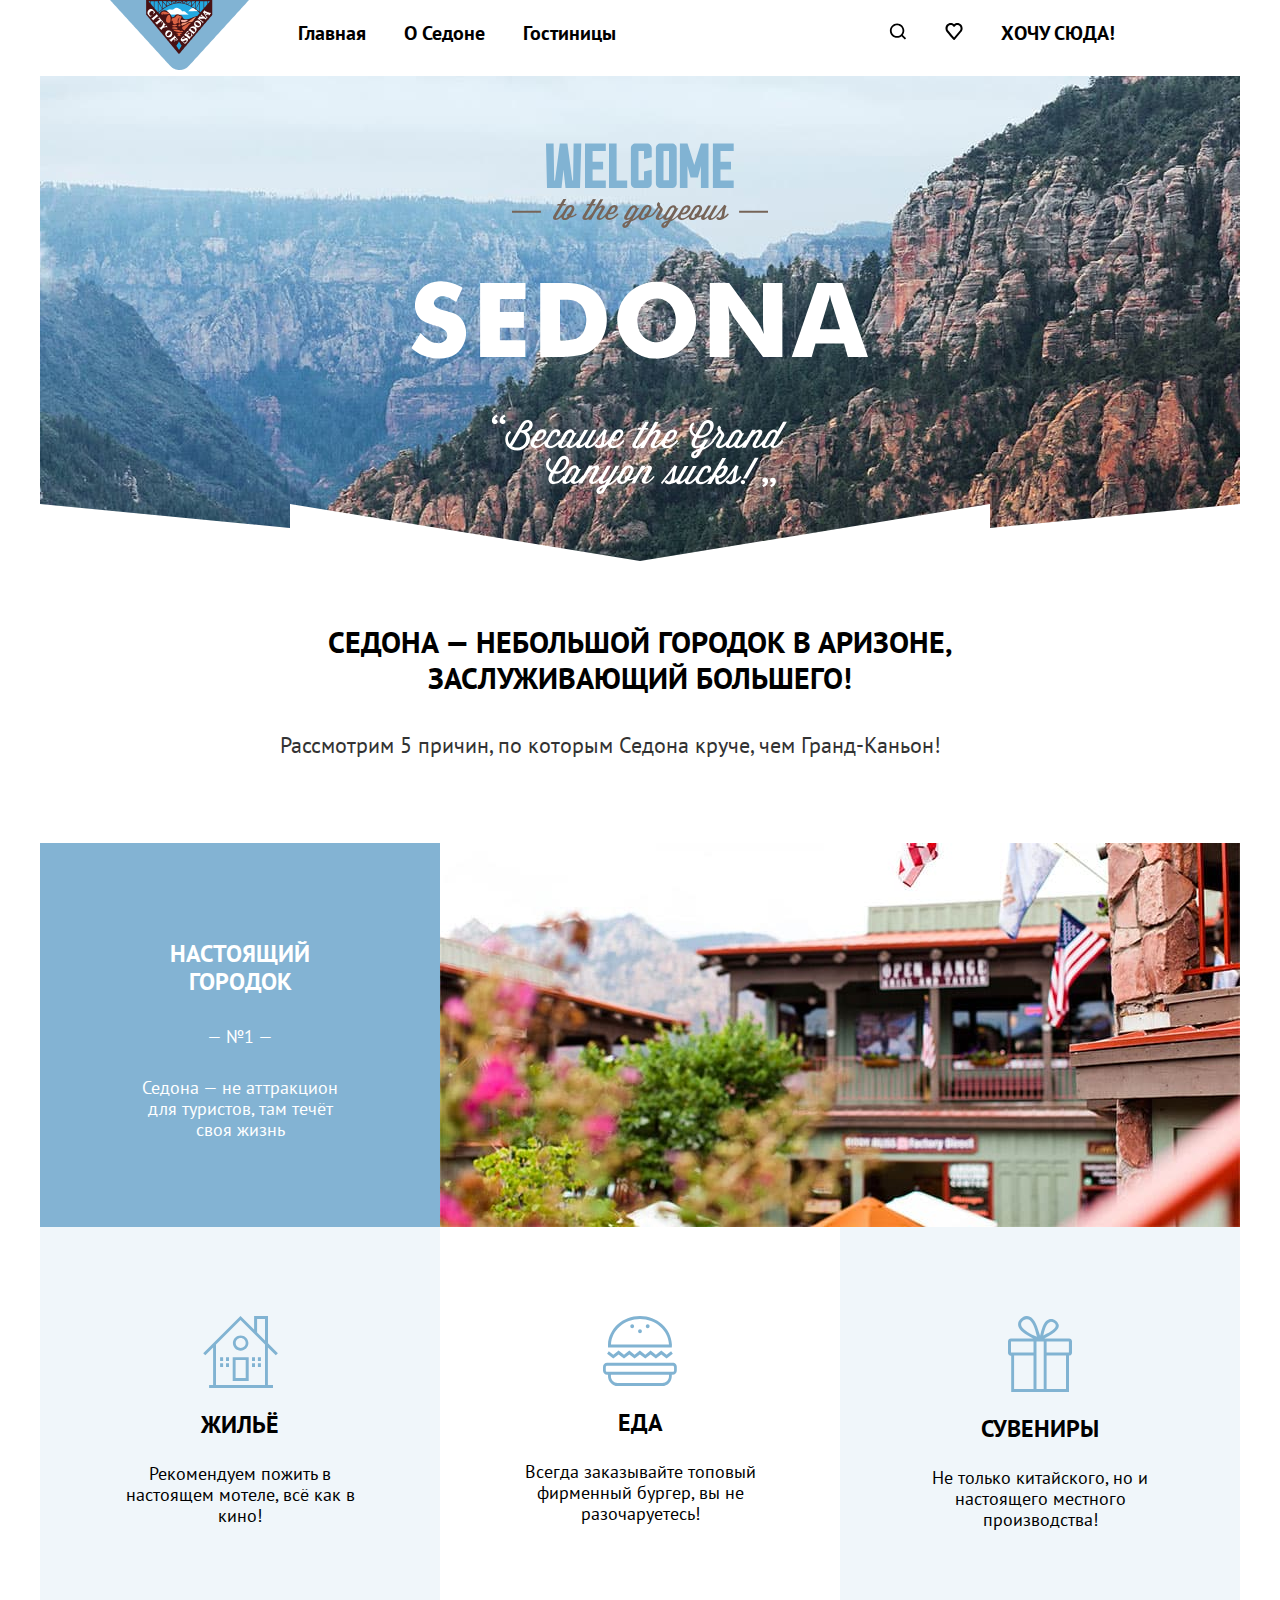
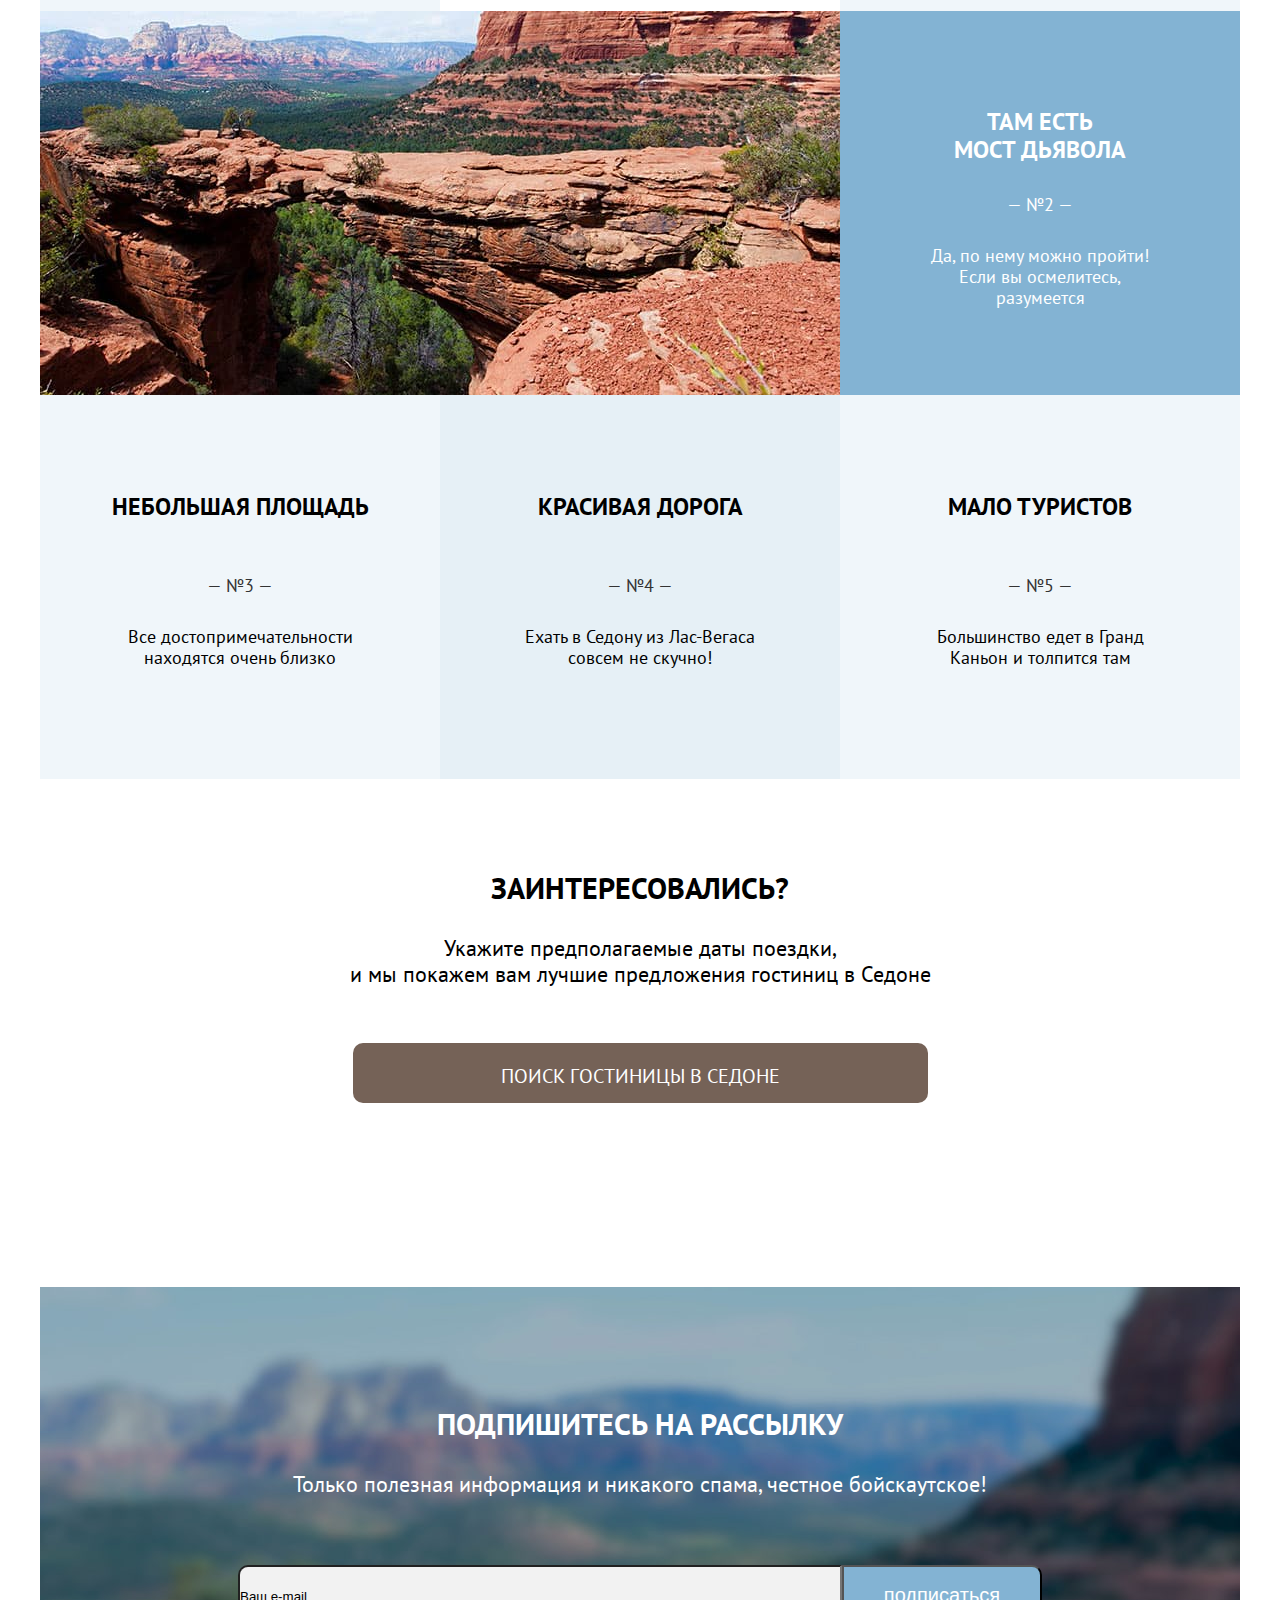
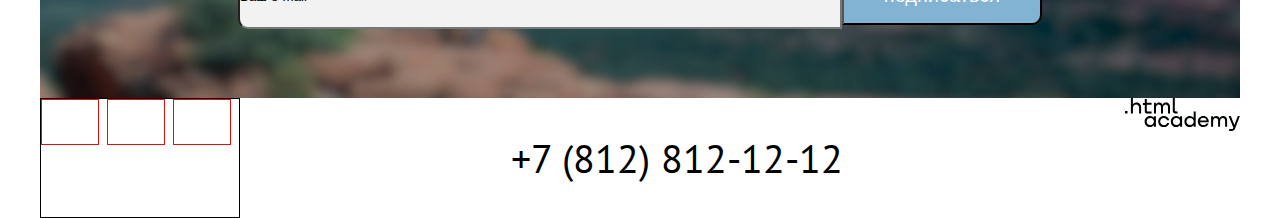
==== index.html @ 2ff02149 "Merge pull request #5 from yabbaa/master" ====
<!DOCTYPE html>
<html lang="ru">

<head>
  <meta charset="utf-8">
  <title>HTML Academy: Седона</title>
  <link rel="stylesheet" href="styles/styles.css">
</head>

<body>
  <!---------------------------------------------
    ---------Ш----А----П----К----А-------------->
  <header class="page-header">
    <nav class="navigation">
      <div class="navigation-logo">
        <a href=""><img src="images/png/logo.png" width="139" height="70" alt="logo-sedona"></a>
      </div>
      <ul class="navigation-list">
        <li class="navigation-item">
          <a class="navigation-link" href="about.html">
            Главная
          </a>
          <!--<img src="images/svg/indicetion.svg" width="68" height="1" alt="Индикатор">--->
        </li>
        <li class="navigation-item">
          <a class="navigation-link" href="catalog.html">
            О Седоне
          </a>
        </li>
        <li class="navigation-item">
          <a class="navigation-link" href="faq.html">
            Гостиницы
          </a>
        </li>
      </ul>





      <ul class="navigation-list navigation-user">
        <li class="navigation-item">
          <a class="navigation-link" href="#">
            <img src="images/svg/search.svg" width="18" height="17" alt="Поиск">
            <span class="visually-hidden">
              Поиск
            </span>
          </a>
        </li>
        <li class="navigation-item">
          <a class="navigation-link" href="#">
            <img src="images/svg/heart.svg" width="18" height="17" alt="Сердце">
            <span class="visually-hidden">
              Корзина
            </span>
          </a>
        </li>
        <li class="navigation-item">
          <a class="navigation-link " href="#">
            <span class="navigation-text-button">
              Хочу сюда!
            </span>
          </a>
        </li>
      </ul>
    </nav>
  </header>

  <!----------------------------------------------
------------------------------------------------>

  <main class="main-container main-index">
    <div class="page-container-gallery"></div>

    <section class="advantages">
      <div class="title-glass">
        <h1 class="logo-item">
          Седона — небольшой городок в Аризоне,
          заслуживающий большего!
        </h1>
        <p class="logo-comparison">
          Рассмотрим 5 причин, по которым Седона круче, чем Гранд-Каньон!
        </p>
      </div>
      <div class="services-block block-1">
        <div class="title-container">
          <h3 class="advantages-title">
            Настоящий <br>городок
          </h3>
          <p class="advantages-number number">— №1 —</p>
          <p class="advantages-item-under">
            Седона — не аттракцион для туристов, там течёт
            своя жизнь
          </p>
        </div>
        <img class="foto-1" src="images/jpg/photo-1.jpg" width="800" height="384" alt="photo-gallery">
      </div>

      <ul class="services-block block-2">
        <li class="recommendation background-recomendation recommendation-list hotel">
          <img class="rec-logo" src="images/svg/icon-home.svg" width="75" height="72" alt="жильё">
          <h3 class="description-services housing">Жильё</h3>
          <p class="recommendation-text recommendation-housing">
            Рекомендуем пожить
            в настоящем мотеле,
            всё как в кино!
          </p>
        </li>
        <li class="recommendation recommendation-list nutrition">
          <img class="rec-logo" src="images/svg/icon-hotdog.svg" width="74" height="70" alt="еда">
          <h3 class="description-services meal">Еда</h3>
          <p class="recommendation-text recommendation-meal">
            Всегда заказывайте
            топовый фирменный бургер, вы не разочаруетесь!
          </p>
        </li>
        <li class="recommendation background-recomendation recommendation-list production">
          <img class="rec-logo" src="images/svg/icon-surpraze.svg" width="64" height="76" alt="сувениры">
          <h3 class="description-services souvenir">Сувениры</h3>
          <p class="recommendation-text recommendation-national-production">
            Не только китайского,
            но и настоящего местного производства!
          </p>
        </li>
      </ul>

      <div class="services-block block-3">
        <img src="images/jpg/photo-2.jpg" width="800" height="384" alt="photo-gallery">
        <div class="title-container">
          <h2 class="advantages-title">
            Там есть <br>
            мост дьявола
          </h2>
          <p class="number ">— №2 —</p>
          <p class="advantages-item-under">
            Да, по нему можно пройти! Если вы осмелитесь, разумеется
          </p>
        </div>
      </div>

      <ul class="services-block block-4">
        <li class="journey recommendation-list">
          <h3 class="description description-services">
            Небольшая
            площадь
          </h3>
          <p class="number number-info">— №3 —</p>
          <p class="recommendation-text advantages-description">
            Все достопримечательности
            находятся очень близко
          </p>
        </li>
        <li class="journey journey-background recommendation-list">
          <h3 class="description description-services">
            Красивая
            дорога
          </h3>
          <p class="number number-info">— №4 —</p>
          <p class="recommendation-text advantages-description">
            Ехать в Седону из Лас-Вегаса совсем не скучно!
          </p>
        </li>
        <li class="journey recommendation-list">
          <h3 class="description description-services">
            Мало
            туристов
          </h3>
          <p class="number number-info">— №5 —</p>
          <p class="recommendation-text advantages-description">
            Большинство едет в Гранд Каньон и толпится там
          </p>
        </li>
      </ul>
    </section>

    <section class="search-for-hotels">
      <h3 class="search-title logo-item-page">
        Заинтересовались?
      </h3>
      <p class="search-data logo-item-page">
        Укажите предполагаемые даты поездки,<br>
        и мы покажем вам лучшие предложения гостиниц в Седоне
      </p>
      <a class="search-hotel logo-item-page" href="#">
        <span class="search-hotel-button">Поиск гостиницы в седоне</span>
      </a>
    </section>

    <section class="email">
      <div class="email-page">
        <h2 class="email-title">
          Подпишитесь на рассылку
        </h2>
        <p class="email-info">
          Только полезная информация и никакого спама,
          честное бойскаутское!
        </p>
        <div class="email-page-submit">
          <input class="email-page-button-submit" type="email" value="Ваш e-mail">
          <button class="email-page-button" type="submit">
            <span class="subscribe">подписаться</span>
          </button>
        </div>
      </div>
    </section>
    </div>
  </main>


  <!----------------------------------------------------------------------------
  ------------------------------------FOOTER------------------------------------>
  <footer>
    <div class="page-footer-container">
      <div class="page-network">
        <a class="page-network-link" href="https://twitter.com">
          <!--<img src="images/svg/twitter.svg" width="18" height="15" alt="twitter">
          -->
          <span class="visually-hidden">
            Twitter
          </span>
        </a>
        <a class="page-network-link" href="https://www.facebook.com">
          <!--<img  src="images/svg/facebook.svg" width="10" height="18" alt="facebook">
          -->
          <span class="visually-hidden">
            FaceBook
          </span>
        </a>
        <a class="page-network-link" href="https://www.youtube.com">
          <!--<img src="images/svg/youtube.svg" width="20" height="16" alt="youtube">
          -->
          <span class="visually-hidden">
            You tube
          </span>
        </a>
      </div>

      <div class="footer-contacts-address-phone">
        <a class="footer-contacts-address-phone" href="tel:+78128121212">+7 (812) 812-12-12</a>
      </div>
      <div class="footer-network-htmlacademy">
        <a href="https://htmlacademy.ru">
          <img src="images/svg/logo_htmlacademy.svg" width="115" height="34" alt="html.academy">
        </a>
      </div>
    </div>
  </footer>

</body>

</html>
---- styles/styles.css ----
@font-face {
	font-family: "PT Sans";
	src: url("../fonts/ptsans-400.woff2");
	font-style: normal;
	font-weight: 400;
	font-display: swap;
}

@font-face {
	font-family: "PT Sans";
	src: url("../fonts/ptsans-700.woff2");
	font-style: normal;
	font-weight: 700;
	font-display: swap;
}

body {
	margin: 0;
	display: flex;
	flex-direction: column;
	min-height: 100%;
	font-family: "PT Sans", sans-serif;
	font-size: 16px;
	line-height: 24px;
	color: #000000;
	background-color: #fff;
}

html {
	height: 100%;
}

main {
	width: 1200px;
	margin: 0 auto;
}

.main-container {
	flex-grow: 1;
}
/*-------------начало index.html------------*/
.visually-hidden {
	position: absolute;
	width: 1px;
	height: 1px;
	margin: -1px;
	padding: 0;
	border: 0;
	clip: rect(0 0 0 0);
	overflow: hidden;
}

.navigation {
	display: flex;
	width: 1060px;
	margin: 0 auto;
}

.navigation-logo {
	width: 139px;
	margin-right: 30px;
}

.navigation-list {
	display: flex;
	flex-wrap: wrap;
	margin: 0;
	padding: 0;
	width: 450px;
	list-style-type: none;
}

.navigation-user .navigation-link {
	min-width: 16px;
	min-height: 22px;
}

.navigation-user {
	max-width: 300px;
	margin-left: auto;
}

.navigation-link {
	font-family: "PT Sans", sans-serif;
	line-height: 26px;
	color: #000000;
	font-size: 20px;
	font-weight: bold;
	text-align: left;
	/*vertical-align: top;*/
	text-decoration: none;
	padding: 20px 19px;
	display: block;
}

.navigation-text-button {
	text-transform: uppercase;
}

.page-container-gallery {
	width: 1200px;
	height: 485px;
	margin: 0 auto;
	background-image: url("../images/svg/welcome.svg"), url("../images/svg/divider.svg"),
		url("../images/jpg/gallery.jpg");
	background-repeat: no-repeat;
	background-position: center, 0 100%;
}

.title-glass {
	display: flex;
	flex-wrap: wrap;
	padding: 0;
	margin: 0;
	min-height: 280px;
}

.logo-item {
	text-transform: uppercase;
	font-size: 30px;
	line-height: 36px;
	text-align: center;
	margin: 63px 240px 0;
	padding: 0;
}

.logo-comparison {
	color: #333333;
	font-size: 22px;
	line-height: 36px;
	text-align: center;
	margin: 31px 240px 80px;
	padding: 0;
}

.title-container {
	display: flex;
	flex-wrap: wrap;
	align-items: center;
	flex-direction: column;
}

.advantages-title {
	text-transform: uppercase;
	font-size: 24px;
	line-height: 28px;
	text-align: center;
	color: #ffffff;
	margin: 0;
	padding: 0;
	margin-top: 97px;
}

.advantages-item-under {
	margin-top: 30px;
	max-width: 220px;
}

.services-block {
	display: flex;
	margin: 0 auto;
	padding: 0;
	list-style-type: none;
}

.title-container {
	width: 400px;
	background-color: #83b3d3;
}

.recommendation-list {
	width: 400px;
	height: 384px;
}

.rec-logo {
	display: block;
	margin: 0 auto;
	margin-top: 89px;
}

.description-services {
	color: #000000;
	text-transform: uppercase;
	font-size: 24px;
	line-height: 28px;
	text-align: center;
	margin-top: 23px;
}

.number {
	line-height: 21px;
	font-size: 18px;
	text-align: center;
	color: #ffffff;
	margin: 0;
	margin-top: 30px;
}

.number-info {
	color: #333333;
}

.background-recomendation {
	background: rgba(131, 179, 211, 0.12);
}

.advantages-item-under {
	font-size: 18px;
	line-height: 21px;
	text-align: center;
	color: #ffffff;
}

.recommendation-text {
	font-size: 18px;
	line-height: 21px;
	text-align: center;
	margin: 20px 75px 79px;
}

.journey {
	display: flex;
	flex-wrap: wrap;
	flex-direction: column;
	width: 400px;
	height: 384px;
	background: rgba(131, 179, 211, 0.12);
}

.journey-background {
	background: rgba(131, 179, 211, 0.2);
}

.description {
	margin-top: 98px;
}

.advantages-description {
	margin: 30px 75px 108px;
}

.search-for-hotels {
	display: flex;
	flex-direction: column;
	margin: 0 auto;
	height: 417px;
	padding-top: 91px;
}

.search-title {
	font-family: "PT Sans";
	font-weight: 700;
	font-size: 30px;
	line-height: 36px;
	text-transform: uppercase;
	text-align: center;
}

.logo-item-page {
	margin: 0 auto;
}

.search-data {
	font-family: "PT Sans";
	font-size: 22px;
	line-height: 26px;
	text-align: center;
	margin: 29px 240px 0;
}

.search-hotel {
	text-decoration: none;
	background-color: #756257;
	border-radius: 10px;
	width: 575px;
	height: 60px;
	margin-top: 56px;
}

.search-hotel-button {
	text-transform: uppercase;
	text-align: center;
	color: #ffffff;
	font-size: 20px;
	line-height: 36px;
	display: block;
	margin: 0 auto;
	box-sizing: border-box;
	padding-top: 15px;
	padding-bottom: 15px;
}

.email {
	background-image: url("../images/jpg/background.jpg");
	background-repeat: no-repeat;
	height: 411px;
	display: flex;
	flex-wrap: wrap;
	flex-direction: column;
	margin: 0 auto;
}

.email-page {
	padding: 0;
	margin-top: 94px;
}

.email-title {
	font-size: 30px;
	line-height: 36px;
	text-align: center;
	text-transform: uppercase;
	color: #ffffff;
}

.email-info {
	font-size: 22px;
	line-height: 26px;
	text-align: center;
	color: #ffffff;
	margin-top: 29px;
}

.email-page-submit {
	display: flex;
	justify-content: center;
}

.email-page-button-submit {
	display: block;
	padding: 0;
	margin: 0;
	margin-top: 46px;
	width: 600px;
	height: 60px;
	background-color: #f2f2f2;
	border-radius: 10px 0px 0px 10px;
	border-color: none;
}

.email-page-button {
	display: block;
	padding: 0;
	margin: 0;
	margin-top: 46px;
	width: 200px;
	height: 60px;
	background-color: #83b3d3;
	border-radius: 0px 10px 10px 0px;
	border-color: none;
}

.subscribe {
	font-size: 20px;
	line-height: 26px;
	text-align: center;
	color: #ffffff;
}

.page-footer-container {
	display: flex;
	width: 1200px;
	margin: 0 auto;
	height: 120px;
}

.page-network {
	display: flex;
	flex-wrap: wrap;
	width: 198px;
	margin-right: 130px;
	border: #000000 solid 1px;
}

.page-network-link {
	border: #df1212 solid 1px;
	list-style-type: none;
	width: 56px;
	height: 44px;
	margin-right: 8px;
}

.page-network-link:nth-child(3n) {
	margin-right: 0;
}

.footer-contacts-address-phone {
	color: #000000;
	font-size: 40px;
	line-height: 40px;
	text-align: center;
	text-decoration: none;
	margin: 0 auto;
	margin-top: 40px;
}

.footer-network-htmlacademy {
	max-width: 130px;
	margin-left: auto;
}
/*-------------конец index.html------------*/

/*--------начало catalog.html----------*/
.inner-header {
	color: #02f860;
	width: 1200px;
	height: 408px;
	background-image: url("../images/jpg/catalog-background.jpg");
	background-repeat: no-repeat;
}

.inner-catalog-title {
	font-size: 60px;
	line-height: 78px;
	text-align: left;
}

.breadcrumbs-link {
	text-decoration: none;
	line-height: 21px;
	text-align: left;
}

.inner-config-form {
	font-size: 20px;
	line-height: 26px;
	text-align: left;
}

.inner-checkbox {
	font-size: 18px;
	line-height: 23px;
	text-align: left;
}

.inner-buttons-yes {
	color: #02f860;
	text-transform: uppercase;
	line-height: 21px;
	text-align: center;
}

.inner-buttons-reset {
	color: #02f860;
	font-size: 18px;
	line-height: 23px;
	text-align: center;
}

.search-result-title {
	text-transform: uppercase;
	font-size: 30px;
	line-height: 39px;
	text-align: left;
}
/*-----------начало карт----------------------*/
.product-card-title {
	font-size: 24px;
	line-height: 31px;
	text-align: left;
}

.product-card-price-hotel {
	line-height: 23px;
	font-size: 18px;
	text-align: left;
}

.product-card-button {
	line-height: 21px;
	text-transform: uppercase;
	color: #02f860;
	text-align: center;
}

.product-card-rating {
	text-transform: uppercase;
	line-height: 21px;
	text-align: center;
}

.product-card-more {
	font-size: 20px;
	line-height: 26px;
	text-align: center;
	color: #02f860;
	text-transform: uppercase;
}

.pagination-number-page {
	font-size: 18px;
	line-height: 23px;
	text-align: left;
}

.section-footer-title {
	font-size: 30px;
	line-height: 36px;
	text-align: center;
	text-transform: uppercase;
}

.section-footer-text {
	font-size: 22px;
	line-height: 26px;
	text-align: center;
}

.section-footer-subscribe {
	color: #02f860;
	text-transform: uppercase;
	font-size: 20px;
	line-height: 26px;
	text-align: center;
}
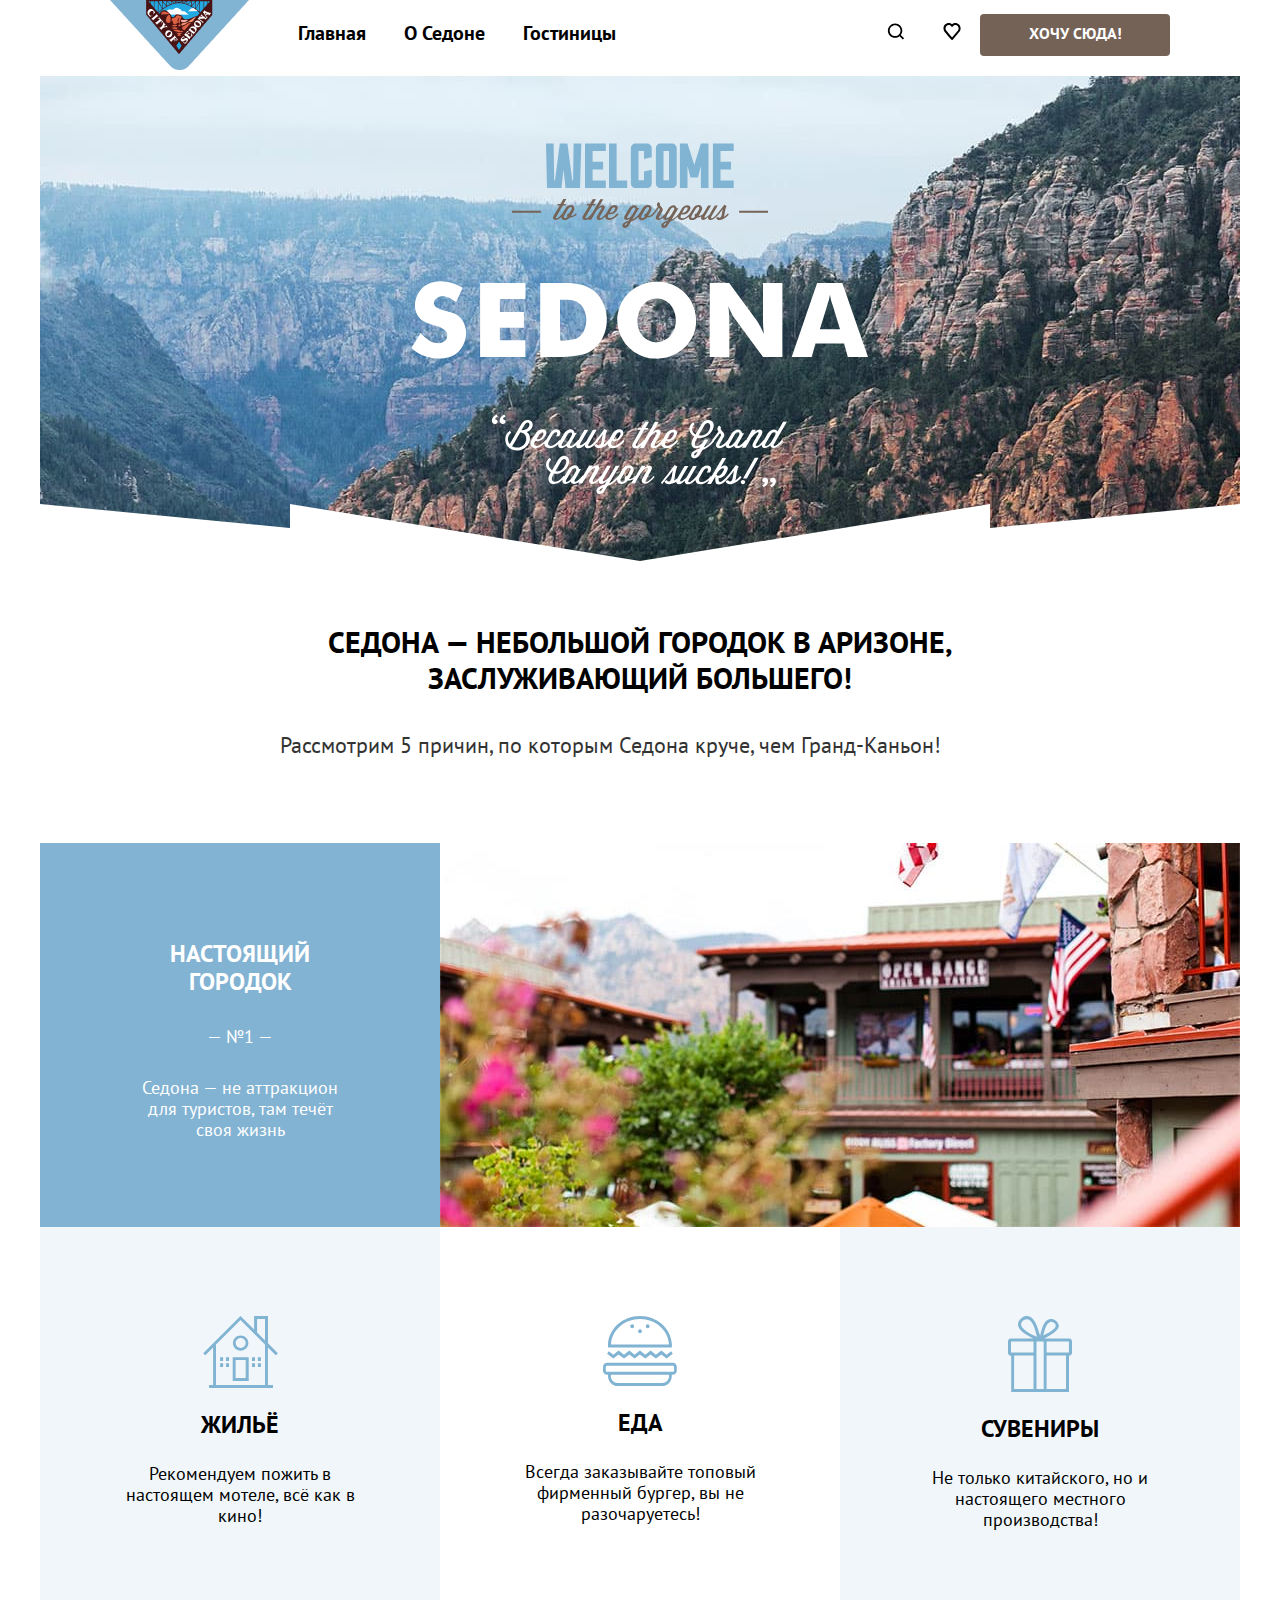
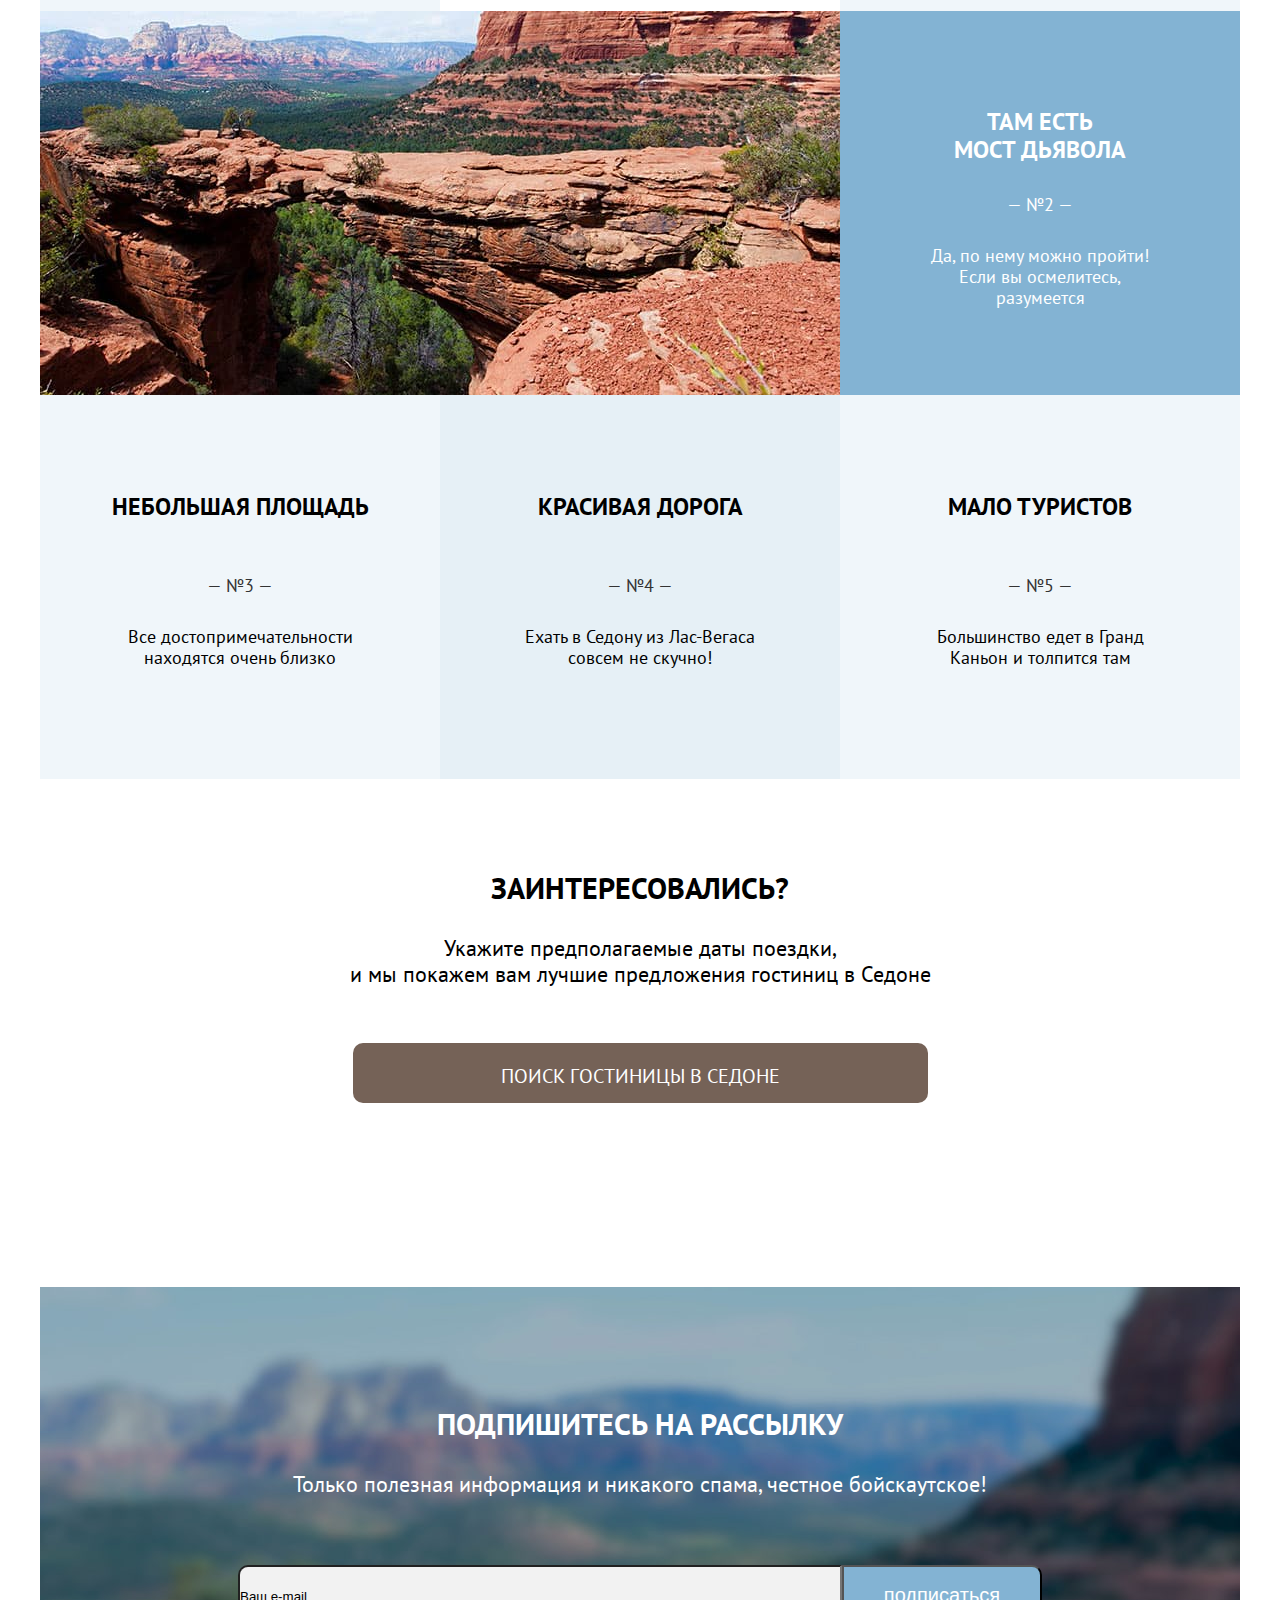
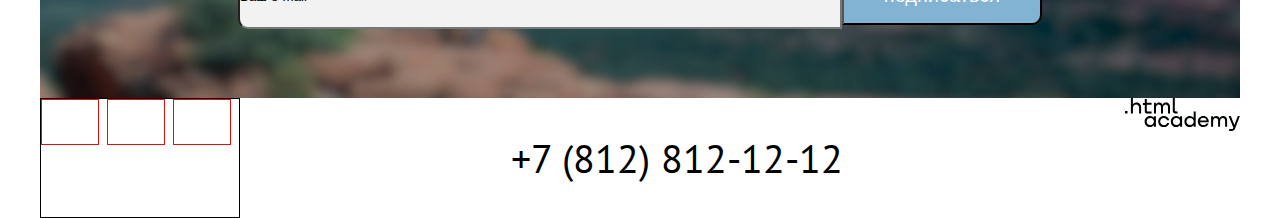
==== commit b511b614: "Merge pull request #6 from yabbaa/master" ====
--- a/index.html
+++ b/index.html
@@ -12,15 +12,12 @@
     ---------Ш----А----П----К----А-------------->
   <header class="page-header">
     <nav class="navigation">
-      <div class="navigation-logo">
-        <a href=""><img src="images/png/logo.png" width="139" height="70" alt="logo-sedona"></a>
-      </div>
+      <a class="navigation-logo" href=""><img src="images/png/logo.png" width="139" height="70" alt="logo-sedona"></a>
       <ul class="navigation-list">
         <li class="navigation-item">
           <a class="navigation-link" href="about.html">
             Главная
           </a>
-          <!--<img src="images/svg/indicetion.svg" width="68" height="1" alt="Индикатор">--->
         </li>
         <li class="navigation-item">
           <a class="navigation-link" href="catalog.html">
@@ -28,7 +25,7 @@
           </a>
         </li>
         <li class="navigation-item">
-          <a class="navigation-link" href="faq.html">
+          <a class="navigation-link" href="catalog.html">
             Гостиницы
           </a>
         </li>
@@ -40,7 +37,7 @@
 
       <ul class="navigation-list navigation-user">
         <li class="navigation-item">
-          <a class="navigation-link" href="#">
+          <a class="navigation-link navigation-link-visually" href="#">
             <img src="images/svg/search.svg" width="18" height="17" alt="Поиск">
             <span class="visually-hidden">
               Поиск
@@ -48,18 +45,16 @@
           </a>
         </li>
         <li class="navigation-item">
-          <a class="navigation-link" href="#">
+          <a class="navigation-link navigation-link-visually" href="#">
             <img src="images/svg/heart.svg" width="18" height="17" alt="Сердце">
             <span class="visually-hidden">
               Корзина
             </span>
           </a>
         </li>
-        <li class="navigation-item">
-          <a class="navigation-link " href="#">
-            <span class="navigation-text-button">
-              Хочу сюда!
-            </span>
+        <li class="navigation-item sss">
+          <a class="navigation-link navigation-link-visually navigation-link-button" href="#">
+            Хочу сюда!
           </a>
         </li>
       </ul>
--- a/styles/styles.css
+++ b/styles/styles.css
@@ -66,8 +66,15 @@
 	flex-wrap: wrap;
 	margin: 0;
 	padding: 0;
-	width: 450px;
+	width: 400px;
 	list-style-type: none;
+}
+
+.navigation-item {
+	margin: 0;
+	padding: 0;
+	width: auto;
+	height: auto;
 }
 
 .navigation-user .navigation-link {
@@ -76,8 +83,10 @@
 }
 
 .navigation-user {
-	max-width: 300px;
+	display: flex;
+	max-width: 400px;
 	margin-left: auto;
+	justify-content: flex-end;
 }
 
 .navigation-link {
@@ -87,14 +96,25 @@
 	font-size: 20px;
 	font-weight: bold;
 	text-align: left;
-	/*vertical-align: top;*/
 	text-decoration: none;
 	padding: 20px 19px;
 	display: block;
-}
-
-.navigation-text-button {
-	text-transform: uppercase;
+	justify-content: center;
+}
+
+.navigation-link-button {
+	margin-top: 14px;
+	background-color: #756257;
+	border-radius: 4px;
+	width: 160px;
+	height: 25px;
+	padding: 9px 15px 8px;
+	text-align: center;
+	text-transform: uppercase;
+	color: #ffffff;
+	font-weight: 700;
+	font-size: 16px;
+	line-height: 20px;
 }
 
 .page-container-gallery {
@@ -402,30 +422,83 @@
 /*-------------конец index.html------------*/
 
 /*--------начало catalog.html----------*/
+
 .inner-header {
-	color: #02f860;
+	color: #ffffff;
 	width: 1200px;
 	height: 408px;
 	background-image: url("../images/jpg/catalog-background.jpg");
 	background-repeat: no-repeat;
+	display: flex;
+	flex-direction: column;
+	flex-wrap: wrap;
 }
 
 .inner-catalog-title {
 	font-size: 60px;
 	line-height: 78px;
 	text-align: left;
+	width: 528px;
+	height: 68px;
+	padding: 0;
+	margin: 0;
+	margin-top: 35px;
+	margin-left: 71px;
+	max-width: 100%;
+}
+
+.breadcrumbs {
+	display: flex;
+	list-style-type: none;
+	flex-wrap: wrap;
+	padding: 0;
+	margin: 0;
+	margin-top: 8px;
+	margin-left: 61px;
+}
+
+.breadcrumbs-item {
+	margin-left: 10px;
 }
 
 .breadcrumbs-link {
+	font-family: "PT Sans";
 	text-decoration: none;
 	line-height: 21px;
 	text-align: left;
 }
 
+.inner-form {
+	display: flex;
+	width: 100%;
+}
+
+.infrastructure-page {
+	margin-top: 50px;
+	margin-left: 71px;
+}
+
 .inner-config-form {
 	font-size: 20px;
 	line-height: 26px;
 	text-align: left;
+	padding: 0;
+	margin: 0;
+}
+
+.infrastructure-box {
+	display: flex;
+	flex-direction: column;
+	margin: 0;
+	padding: 0;
+	margin-top: 30px;
+}
+
+.inner-checkbox-box {
+	padding: 0;
+	margin: 0;
+	justify-content: start;
+	margin-bottom: 16px;
 }
 
 .inner-checkbox {
@@ -434,18 +507,54 @@
 	text-align: left;
 }
 
+.half-width {
+	font-family: "PT Sans";
+	font-style: normal;
+	font-weight: 700;
+	font-size: 20px;
+	line-height: 26px;
+}
+
+.inner-buttons {
+	display: flex;
+	flex-direction: column;
+	justify-content: end;
+	margin-right: 72px;
+	width: 160px;
+}
+
 .inner-buttons-yes {
-	color: #02f860;
+	background-color: #83b3d3;
+	border-radius: 4px;
+	color: #ffffff;
 	text-transform: uppercase;
 	line-height: 21px;
 	text-align: center;
+	padding: 20px 30px;
 }
 
 .inner-buttons-reset {
-	color: #02f860;
+	background-color: rgba(255, 255, 255, 0);
+	border-radius: 4px;
+	color: #ffffff;
 	font-size: 18px;
 	line-height: 23px;
 	text-align: center;
+	padding: 20px 30px;
+}
+
+.select-control {
+	display: flex;
+	justify-content: space-between;
+	width: 1057px;
+	margin-left: 71px;
+}
+
+.ategory-prices {
+	box-sizing: border-box;
+	width: 287px;
+	height: 48px;
+	margin-top: 25px;
 }
 
 .search-result-title {
@@ -454,44 +563,228 @@
 	line-height: 39px;
 	text-align: left;
 }
+
+.list-view {
+	list-style-type: none;
+	display: flex;
+}
+
+.view {
+	border: #df1212 solid 2px;
+	width: 22px;
+	height: 18px;
+}
 /*-----------начало карт----------------------*/
+
+.product-list {
+	list-style-type: none;
+	display: grid;
+	grid-template-columns: repeat(3, 340px);
+	margin: 0;
+	padding: 0;
+	gap: 18px;
+	justify-content: center;
+}
+
+.product-card {
+	display: flex;
+	flex-direction: column;
+	padding: 20px;
+	margin-bottom: 0;
+}
+
+.product-card-link {
+	text-decoration: none;
+	color: #000000;
+}
+
 .product-card-title {
 	font-size: 24px;
 	line-height: 31px;
 	text-align: left;
 }
 
+.product-card-hotel-span {
+	display: flex;
+}
+
+.product-card-hotel {
+	margin-right: auto;
+}
+
+.product-card-price {
+	margin: 0 auto;
+}
+
 .product-card-price-hotel {
 	line-height: 23px;
 	font-size: 18px;
 	text-align: left;
 }
 
+.product-card-button-box {
+	display: flex;
+	width: 300px;
+	justify-content: space-between;
+}
+
 .product-card-button {
+	font-family: "PT Sans";
 	line-height: 21px;
 	text-transform: uppercase;
-	color: #02f860;
-	text-align: center;
+	color: #ffffff;
+	text-align: center;
+	text-decoration: none;
+	font-weight: 700;
+	margin-top: 16px;
+}
+
+.card-button {
+	background-color: #756257;
+	border-radius: 4px;
+	padding: 5px 20px;
+}
+
+.card-button1 {
+	background-color: #83b3d3;
+	border-radius: 4px;
+	padding: 5px 20px;
+}
+
+.card-button-green {
+	background-color: #7db54f;
 }
 
 .product-card-rating {
+	background-color: #f2f2f2;
+	border-radius: 4px;
+	padding: 5px 30px;
 	text-transform: uppercase;
 	line-height: 21px;
 	text-align: center;
 }
 
+.product-card-rating-box {
+	display: flex;
+	justify-content: space-between;
+	margin-top: 16px;
+}
+
+.imeg-star2 {
+	background-image: url("../images/svg/star.svg");
+	background-repeat: repeat-x;
+	width: 35px;
+}
+
+.imeg-star3 {
+	background-image: url("../images/svg/star.svg");
+	background-repeat: repeat-x;
+	width: 54px;
+}
+
+.imeg-star4 {
+	background-image: url("../images/svg/star.svg");
+	background-repeat: repeat-x;
+	width: 71px;
+}
+
+/*------------конец карт---------------------------*/
+
+.indicator-fon {
+	padding: 0;
+	margin: 34px 72px 0;
+}
+
 .product-card-more {
+	background-color: #83b3d3;
+	border: #00000000;
+	border-radius: 4px;
+	width: 620px;
+	height: 60px;
+	background-position: center;
+	margin: 30px 290px;
+	color: #ffffff;
 	font-size: 20px;
 	line-height: 26px;
-	text-align: center;
-	color: #02f860;
-	text-transform: uppercase;
+	text-transform: uppercase;
+}
+
+.indicator-fon2 {
+	padding: 0;
+	margin: 0 72px;
+}
+
+.pagination-page {
+	display: flex;
+	width: 1056px;
+	padding: 0;
+	margin: 30px 72px 0;
+	height: 55px;
+}
+
+.pagination {
+	list-style-type: none;
+	display: flex;
+	padding: 0;
+	margin: 0;
+	margin-right: auto;
+}
+
+.pagination-item {
+	border-radius: 4px;
+}
+
+.pagination-item:not(:last-child) {
+	margin-right: 8px;
+}
+
+.pagination-item:not(:first-child) {
+	background-color: #83b3d3;
+}
+
+.pagination-current {
+	background-color: #f2f2f2;
+}
+
+.pagination-link {
+	display: block;
+	box-sizing: border-box;
+	width: 55px;
+	height: 55px;
+	text-decoration: none;
+	font-weight: 700;
+	font-size: 20px;
+	line-height: 26px;
+	align-items: center;
+	text-align: center;
+	text-transform: uppercase;
+	color: #ffffff;
+	padding: 11px;
+}
+
+.pagination-glass {
+	display: flex;
 }
 
 .pagination-number-page {
 	font-size: 18px;
 	line-height: 23px;
 	text-align: left;
+	margin: 12px 0;
+}
+
+.pagination-number {
+	width: 160px;
+	margin-left: 51px;
+	border: #e6e6e6 solid 1px;
+}
+
+.section-footer {
+	display: flex;
+	flex-direction: column;
+	width: 800px;
+	height: 241px;
+	margin: 73px 200px 140px;
 }
 
 .section-footer-title {
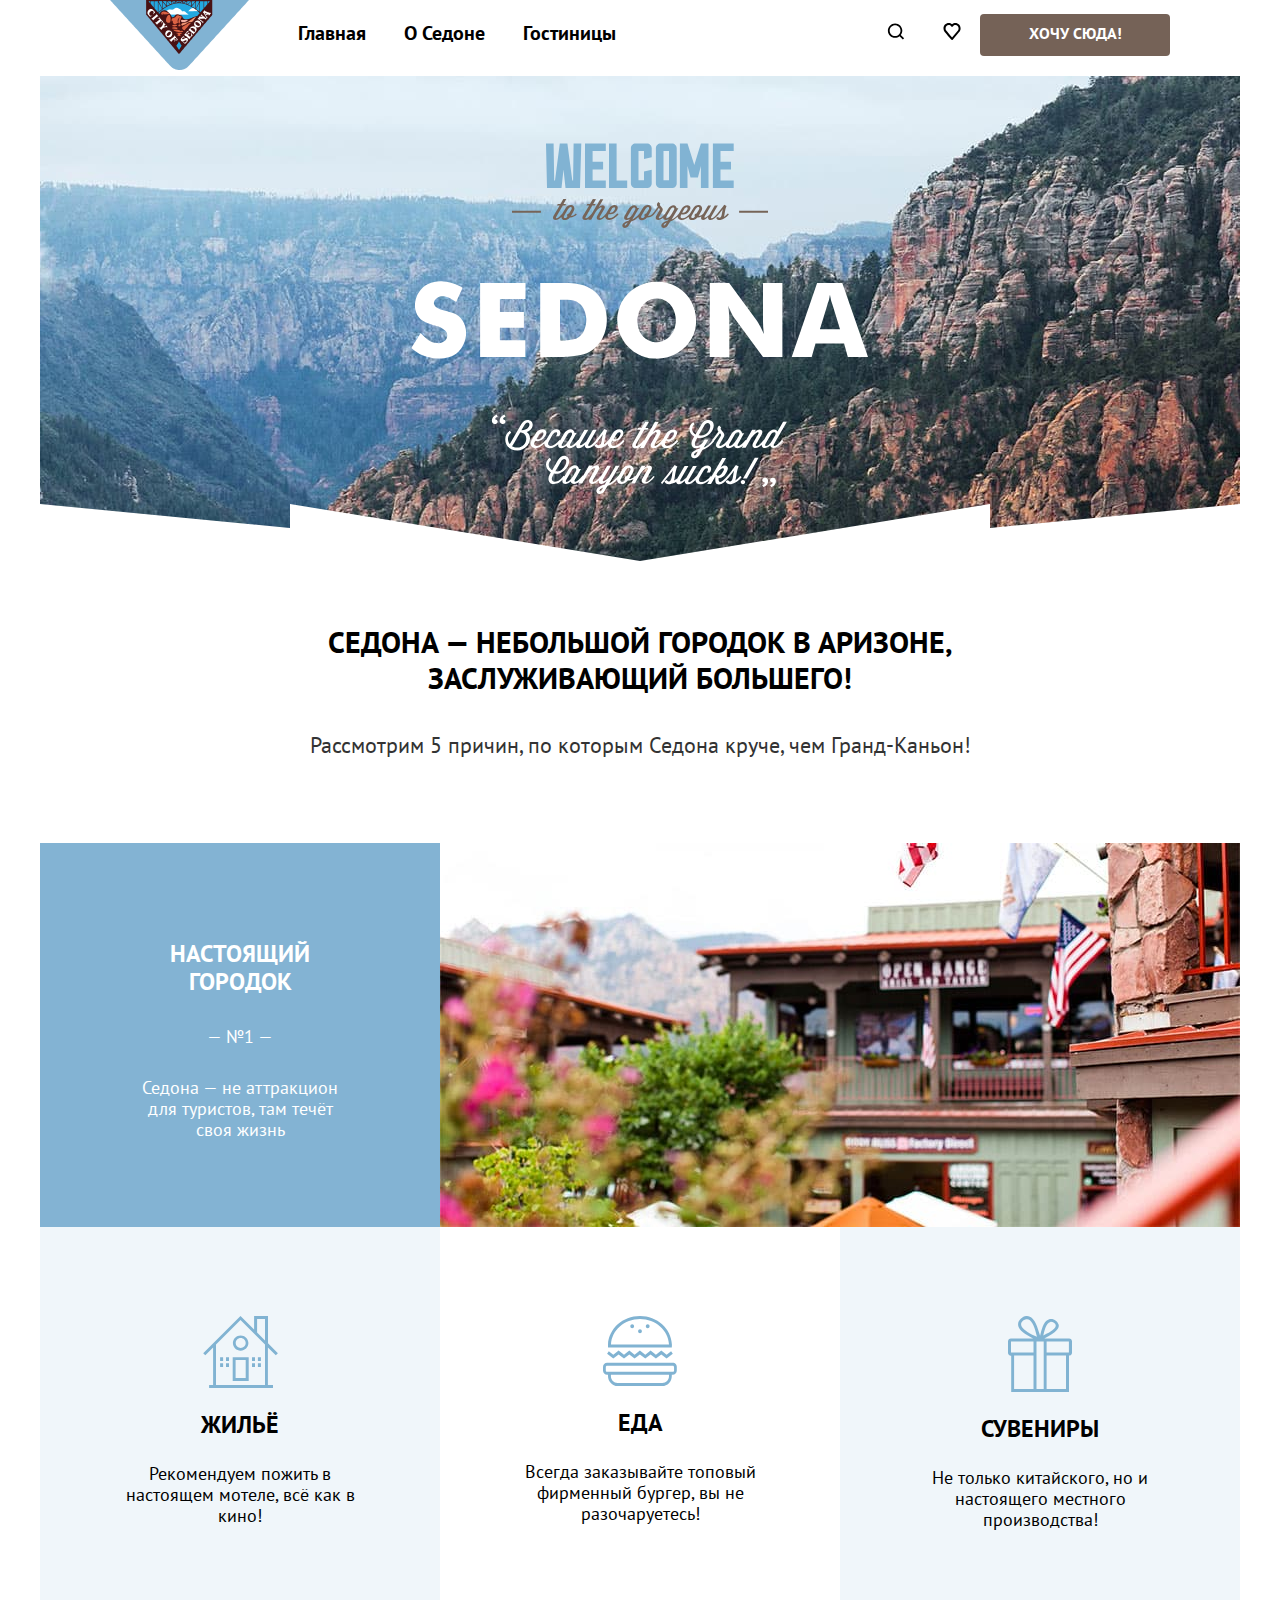
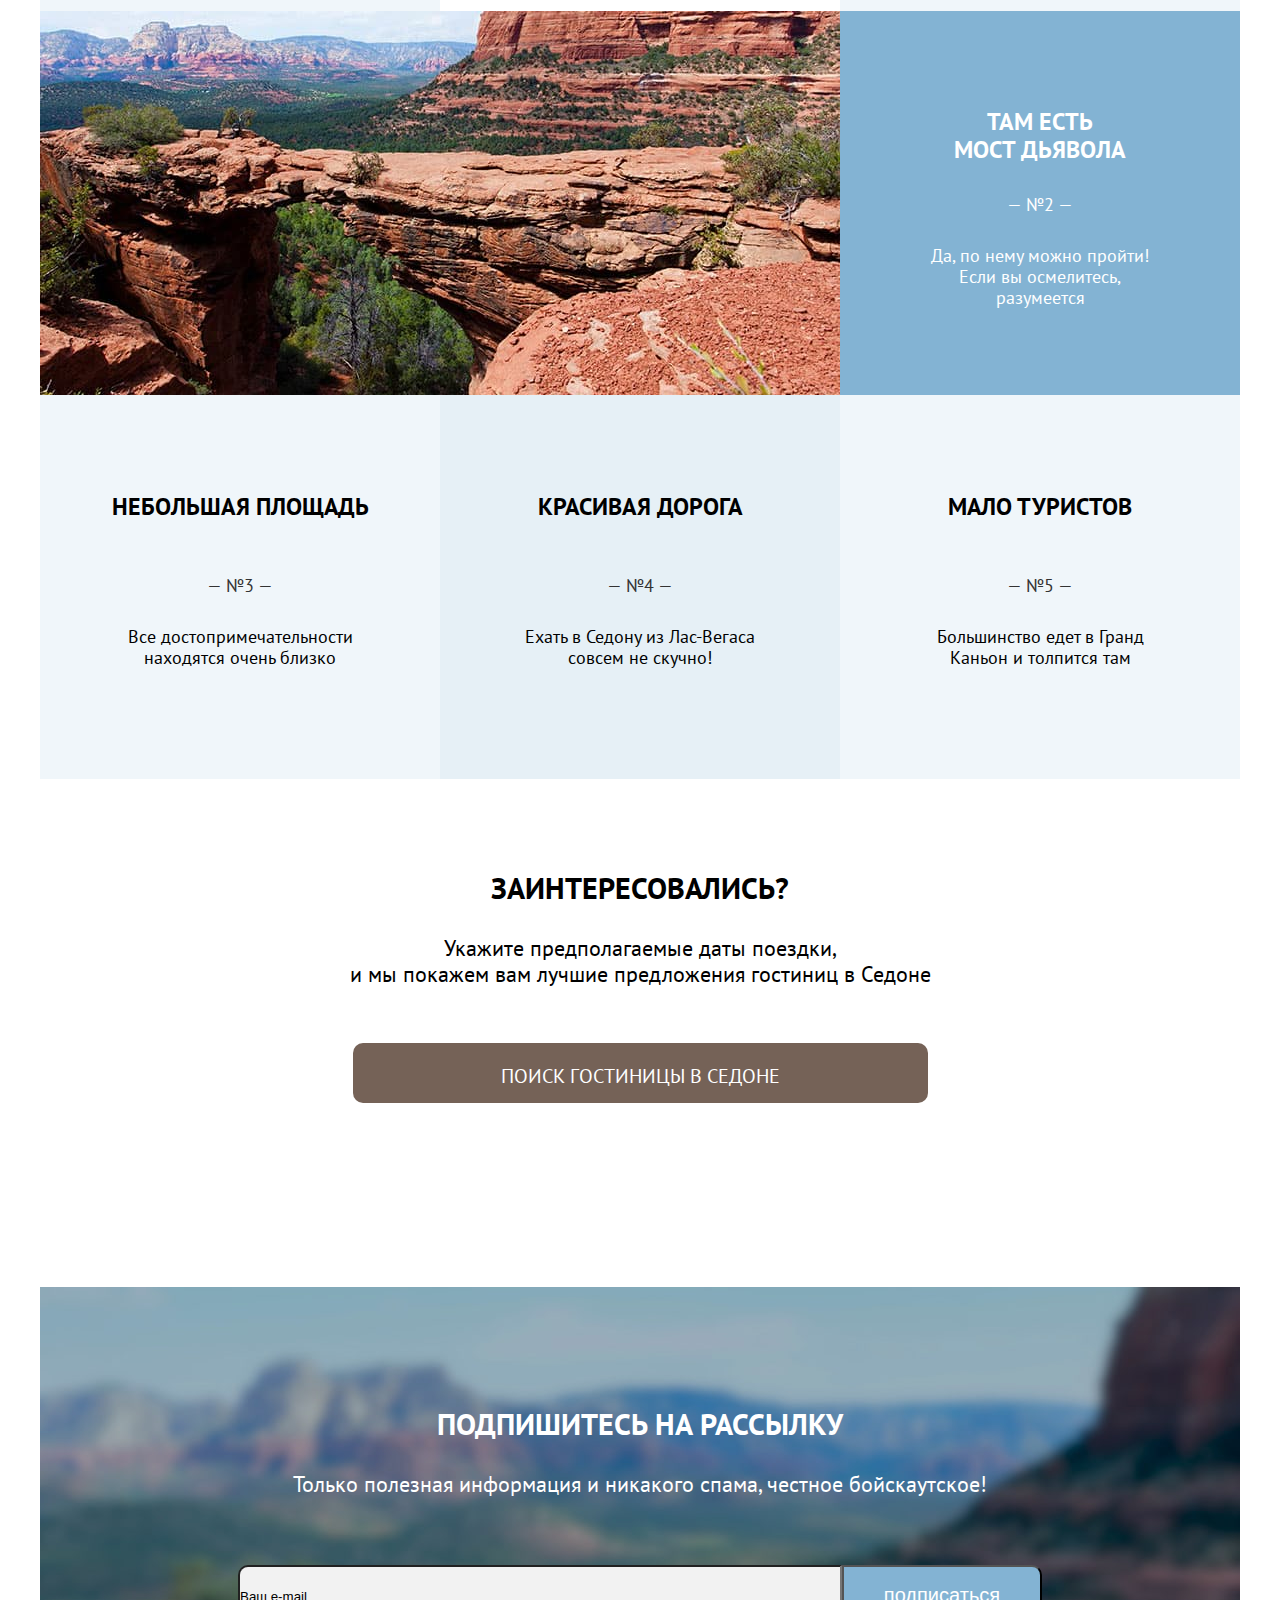
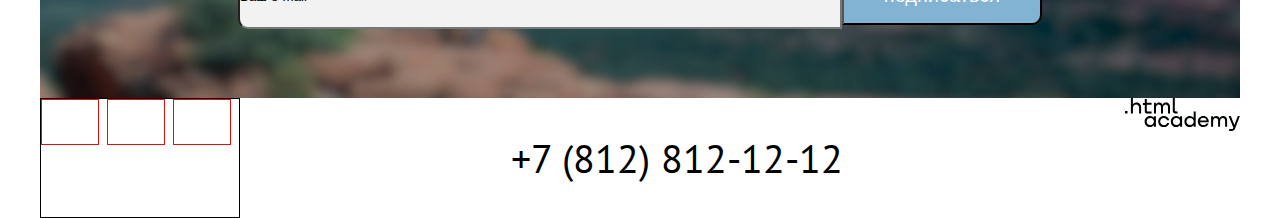
==== commit ebaf7db6: "Merge pull request #7 from yabbaa/master" ====
--- a/index.html
+++ b/index.html
@@ -79,9 +79,9 @@
       </div>
       <div class="services-block block-1">
         <div class="title-container">
-          <h3 class="advantages-title">
+          <h2 class="advantages-title">
             Настоящий <br>городок
-          </h3>
+          </h2>
           <p class="advantages-number number">— №1 —</p>
           <p class="advantages-item-under">
             Седона — не аттракцион для туристов, там течёт
--- a/styles/styles.css
+++ b/styles/styles.css
@@ -30,7 +30,7 @@
 	height: 100%;
 }
 
-main {
+.main-inner {
 	width: 1200px;
 	margin: 0 auto;
 }
@@ -131,8 +131,8 @@
 	display: flex;
 	flex-wrap: wrap;
 	padding: 0;
-	margin: 0;
 	min-height: 280px;
+	justify-content: center;
 }
 
 .logo-item {
@@ -142,6 +142,7 @@
 	text-align: center;
 	margin: 63px 240px 0;
 	padding: 0;
+	width: 720px;
 }
 
 .logo-comparison {
@@ -151,6 +152,7 @@
 	text-align: center;
 	margin: 31px 240px 80px;
 	padding: 0;
+	width: 720px;
 }
 
 .title-container {
@@ -158,6 +160,9 @@
 	flex-wrap: wrap;
 	align-items: center;
 	flex-direction: column;
+}
+
+.advantages {
 }
 
 .advantages-title {
@@ -181,6 +186,7 @@
 	margin: 0 auto;
 	padding: 0;
 	list-style-type: none;
+	justify-content: center;
 }
 
 .title-container {
@@ -269,7 +275,6 @@
 }
 
 .search-title {
-	font-family: "PT Sans";
 	font-weight: 700;
 	font-size: 30px;
 	line-height: 36px;
@@ -282,7 +287,6 @@
 }
 
 .search-data {
-	font-family: "PT Sans";
 	font-size: 22px;
 	line-height: 26px;
 	text-align: center;
@@ -319,6 +323,7 @@
 	flex-wrap: wrap;
 	flex-direction: column;
 	margin: 0 auto;
+	background-position: center;
 }
 
 .email-page {
@@ -462,7 +467,6 @@
 }
 
 .breadcrumbs-link {
-	font-family: "PT Sans";
 	text-decoration: none;
 	line-height: 21px;
 	text-align: left;
@@ -508,7 +512,6 @@
 }
 
 .half-width {
-	font-family: "PT Sans";
 	font-style: normal;
 	font-weight: 700;
 	font-size: 20px;
@@ -629,7 +632,6 @@
 }
 
 .product-card-button {
-	font-family: "PT Sans";
 	line-height: 21px;
 	text-transform: uppercase;
 	color: #ffffff;
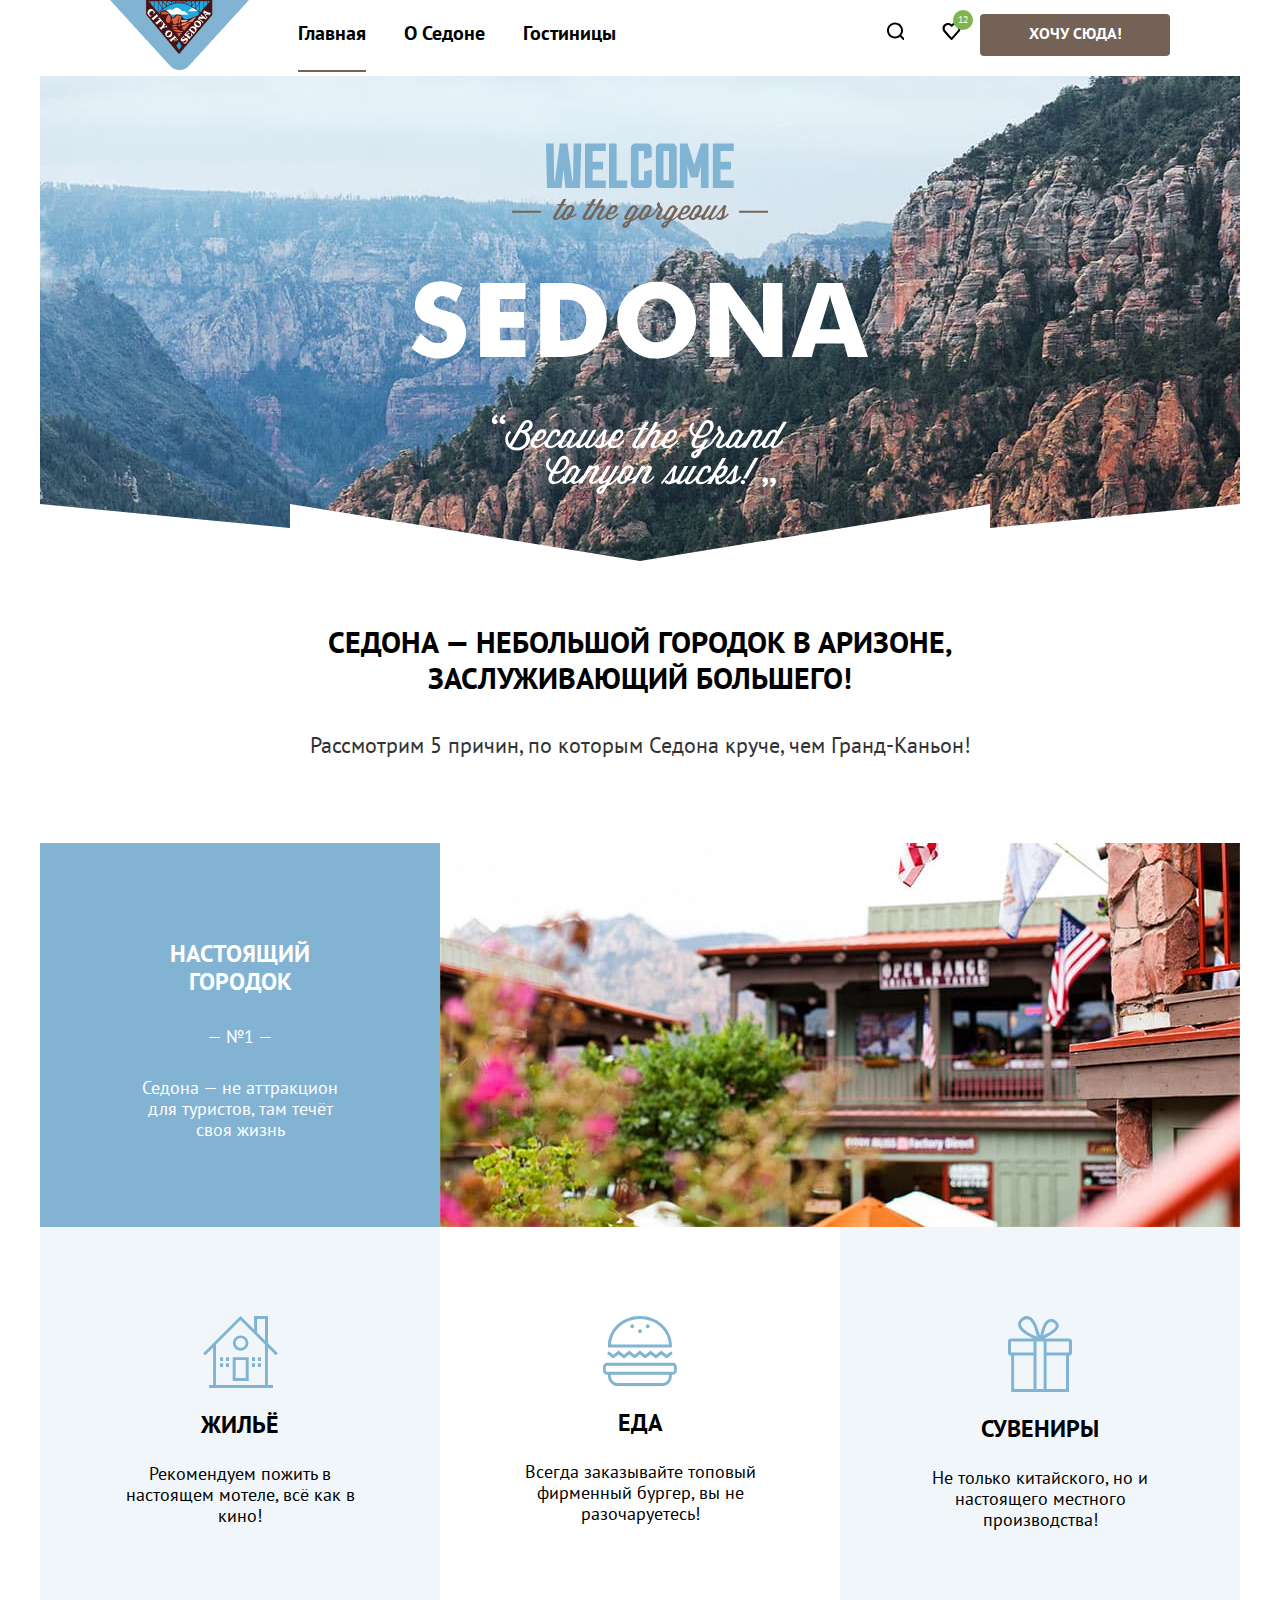
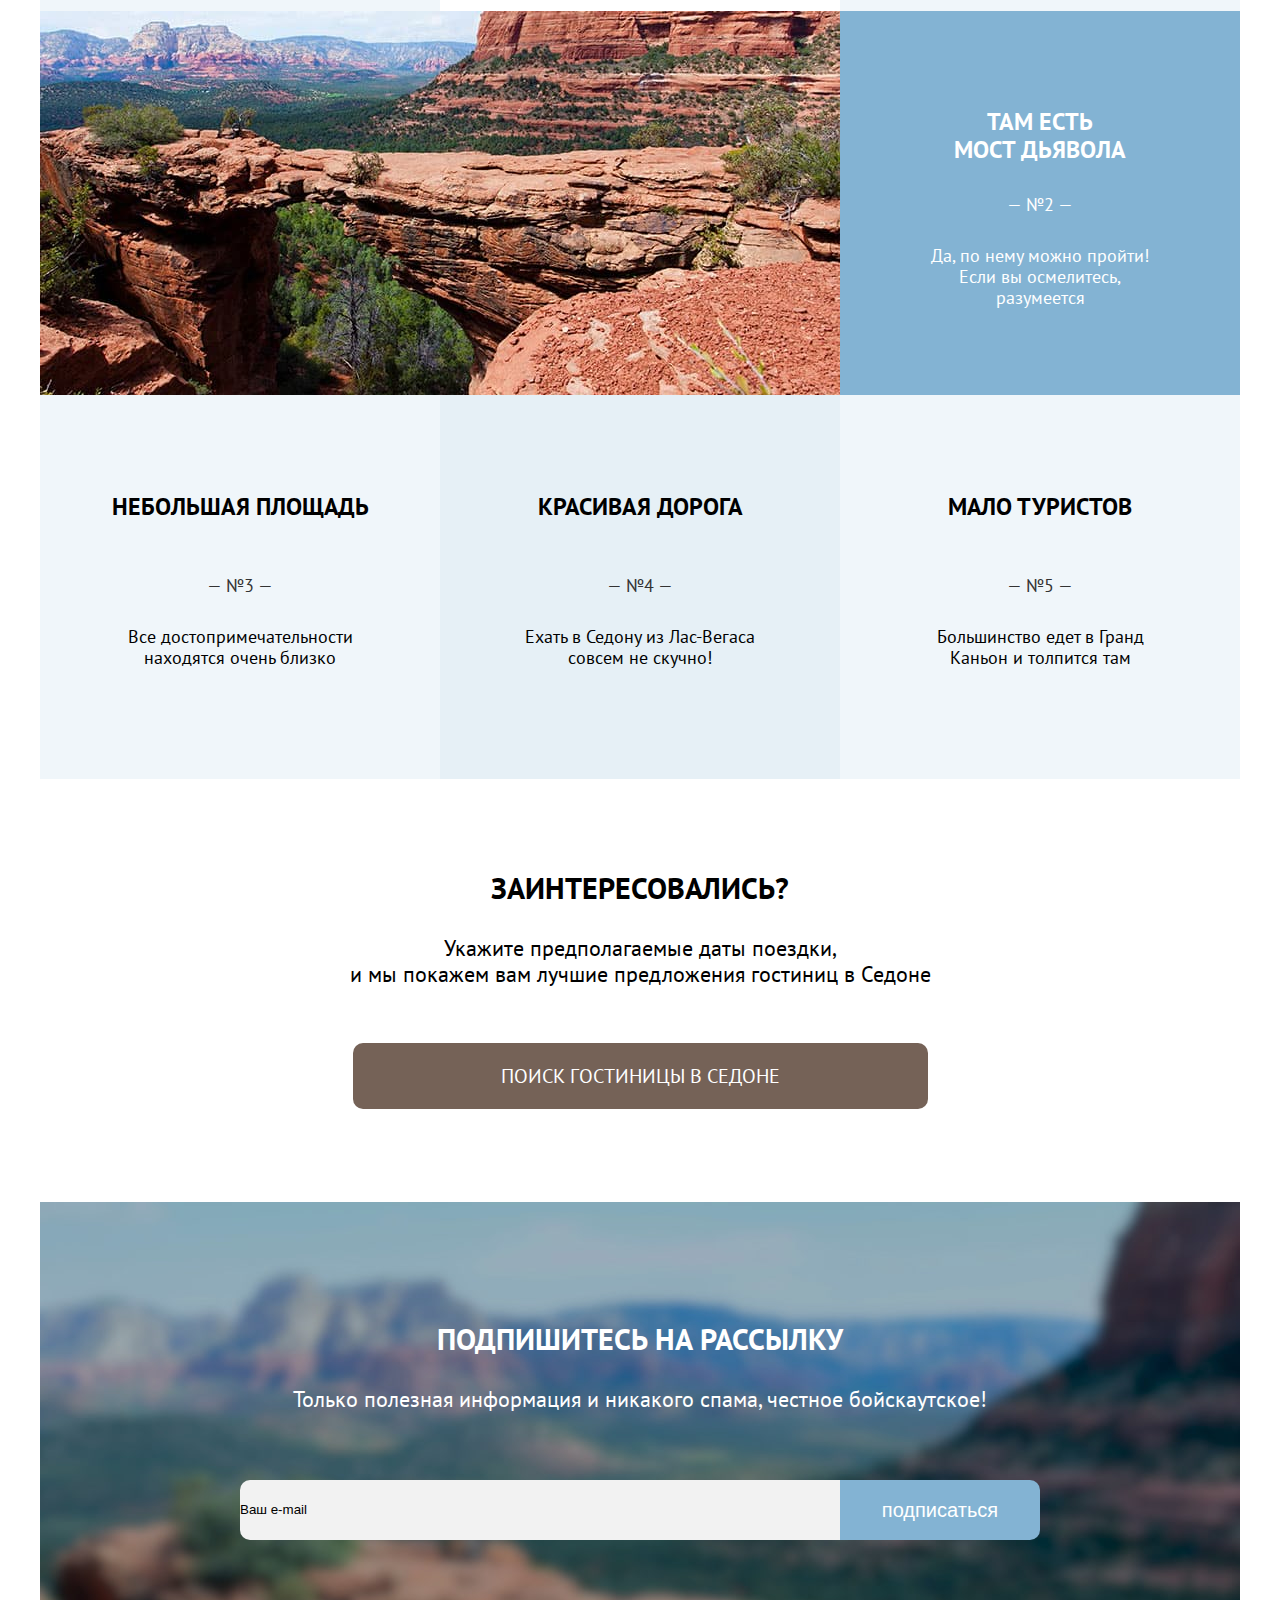
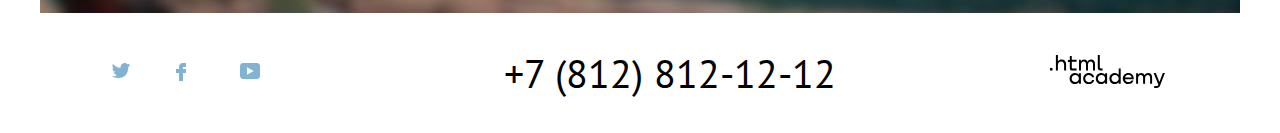
==== commit a150e7a2: "Merge pull request #10 from yabbaa/master" ====
--- a/index.html
+++ b/index.html
@@ -5,6 +5,7 @@
   <meta charset="utf-8">
   <title>HTML Academy: Седона</title>
   <link rel="stylesheet" href="styles/styles.css">
+  <link rel="icon" href="favicon.ico.svg">
 </head>
 
 <body>
@@ -14,18 +15,18 @@
     <nav class="navigation">
       <a class="navigation-logo" href=""><img src="images/png/logo.png" width="139" height="70" alt="logo-sedona"></a>
       <ul class="navigation-list">
+        <li class="navigation-item underline">
+          <a class="navigation-link navigation-link-hover underline-link" href="about.html">
+            Главная
+          </a>
+        </li>
         <li class="navigation-item">
-          <a class="navigation-link" href="about.html">
-            Главная
+          <a class="navigation-link navigation-link-hover" href="catalog.html">
+            О Седоне
           </a>
         </li>
         <li class="navigation-item">
-          <a class="navigation-link" href="catalog.html">
-            О Седоне
-          </a>
-        </li>
-        <li class="navigation-item">
-          <a class="navigation-link" href="catalog.html">
+          <a class="navigation-link navigation-link-hover" href="catalog.html">
             Гостиницы
           </a>
         </li>
@@ -38,15 +39,24 @@
       <ul class="navigation-list navigation-user">
         <li class="navigation-item">
           <a class="navigation-link navigation-link-visually" href="#">
-            <img src="images/svg/search.svg" width="18" height="17" alt="Поиск">
+            <svg class="navigation-icon" aria-hidden="true" focusable="false" width="18" height="18" fill="currentColor"
+              xmlns="http://www.w3.org/2000/svg">
+              <path
+                d="m19.026 17.05-3.71-3.7c1.002-1.3 1.704-3 1.704-4.9 0-4.4-3.61-8-8.023-8C4.585.45.975 4.15.975 8.55c0 4.4 3.61 8 8.022 8 1.805 0 3.51-.6 4.914-1.7l3.71 3.7 1.405-1.5Zm-10.029-2.5c-3.309 0-6.017-2.7-6.017-6s2.708-6 6.017-6c3.31 0 6.017 2.7 6.017 6s-2.707 6-6.017 6Z" />
+            </svg>
             <span class="visually-hidden">
               Поиск
             </span>
           </a>
         </li>
-        <li class="navigation-item">
+        <li class="navigation-item position-like">
+          <div class="like"><span class="number-like">12</span></div>
           <a class="navigation-link navigation-link-visually" href="#">
-            <img src="images/svg/heart.svg" width="18" height="17" alt="Сердце">
+            <svg class="navigation-icon" aria-hidden="true" focusable="false" width="19" height="17" fill="currentColor"
+              xmlns="http://www.w3.org/2000/svg">
+              <path
+                d="M9.444 17c-.301 0-.602-.1-.802-.4-5.416-6.1-6.72-7.5-7.02-7.9C.92 7.8.519 6.6.519 5.4c0-3 2.406-5.4 5.515-5.4 1.304 0 2.507.5 3.51 1.3C10.547.5 11.851 0 13.054 0c3.008 0 5.516 2.4 5.516 5.4 0 1.3-.502 2.5-1.304 3.4l-7.02 7.9c-.2.2-.401.3-.802.3ZM3.427 7.5c.3.4 3.51 4 6.117 6.9l6.218-7c.501-.5.702-1.2.702-2 0-1.8-1.505-3.3-3.31-3.3-1.002 0-2.005.5-2.707 1.3-.301.3-.602.4-.903.4-.3 0-.602-.2-.802-.4-.702-.8-1.705-1.3-2.708-1.3-1.805 0-3.31 1.5-3.31 3.3-.1.9.302 1.6.703 2.1-.1 0-.1 0 0 0Z" />
+            </svg>
             <span class="visually-hidden">
               Корзина
             </span>
@@ -193,12 +203,11 @@
         <div class="email-page-submit">
           <input class="email-page-button-submit" type="email" value="Ваш e-mail">
           <button class="email-page-button" type="submit">
-            <span class="subscribe">подписаться</span>
+            подписаться
           </button>
         </div>
       </div>
     </section>
-    </div>
   </main>
 
 
@@ -208,34 +217,47 @@
     <div class="page-footer-container">
       <div class="page-network">
         <a class="page-network-link" href="https://twitter.com">
-          <!--<img src="images/svg/twitter.svg" width="18" height="15" alt="twitter">
-          -->
+          <svg class="page-network-twitter fotter-page-network" aria-hidden="true" focusable="false" width="18"
+            height="15" fill="currentColor" xmlns="http://www.w3.org/2000/svg">
+            <path
+              d="M11.6.2c1.8-.5 3.2.3 3.8 1.2.7-.2 1.4-.5 2.1-.7 0 .9-.6 1.5-.9 1.8.7.1 1.4-.6 1.4-.6-.2 1-1.1 1.8-1.7 2C16.1 10.7 13 15.1 5.7 15h-.5c-.4 0-4.4-.5-5.2-1.9 2.4.2 4.1-.4 5-1.2-1-.3-2.9-.4-3.2-2.9.4.1.6.2 1.3.1C1.8 8.3.4 7.5.5 5.3c.3.3 1.1.5 1.4.5C1.1 5.6-.2 2.5.9.9c1.9 1.9 4 3.6 7.6 3.8C8.7 2.3 9.7.8 11.6.2Z" />
+          </svg>
+
           <span class="visually-hidden">
             Twitter
           </span>
         </a>
         <a class="page-network-link" href="https://www.facebook.com">
-          <!--<img  src="images/svg/facebook.svg" width="10" height="18" alt="facebook">
-          -->
+          <svg class="page-network-facebook fotter-page-network" aria-hidden="true" focusable="false" width="10"
+            height="18" fill="currentColor" xmlns="http://www.w3.org/2000/svg">
+            <path d="M7 0a4 4 0 0 0-4 4v2H0v4h3v8h4v-8h3V6H7V4h3V0H7Z" />
+          </svg>
           <span class="visually-hidden">
             FaceBook
           </span>
         </a>
         <a class="page-network-link" href="https://www.youtube.com">
-          <!--<img src="images/svg/youtube.svg" width="20" height="16" alt="youtube">
-          -->
+          <svg class="page-network-youtube fotter-page-network" aria-hidden="true" focusable="false" width="20"
+            height="16" fill="currentColor" xmlns="http://www.w3.org/2000/svg">
+            <path
+              d="M17 0H2.9C1.2 0 0 1.5 0 3.2v9.5C0 14.5 1.2 16 2.9 16h14.3c1.5 0 2.9-1.5 2.9-3.2V3.2C19.9 1.5 18.7 0 17 0ZM7 11.8V4.2L13.7 8 7 11.8Z" />
+          </svg>
           <span class="visually-hidden">
             You tube
           </span>
         </a>
       </div>
 
-      <div class="footer-contacts-address-phone">
-        <a class="footer-contacts-address-phone" href="tel:+78128121212">+7 (812) 812-12-12</a>
-      </div>
+
+      <a class="footer-contacts-address-phone" href="tel:+78128121212">+7 (812) 812-12-12</a>
+
       <div class="footer-network-htmlacademy">
         <a href="https://htmlacademy.ru">
-          <img src="images/svg/logo_htmlacademy.svg" width="115" height="34" alt="html.academy">
+          <svg class="footer-logo-htmlacademy" aria-hidden="true" focusable="false" width="115" height="34"
+            fill="currentColor" xmlns="http://www.w3.org/2000/svg">
+            <path
+              d="M0 12.9v2.6h2.5v-2.6H0Zm11.6-8.4c-1.6 0-2.8.7-3.6 1.7h-.1V0h-2v15.5h2v-5.3c0-2.1 1.3-3.6 3.3-3.6 1.8 0 2.9 1.4 2.9 3.2v5.7h2V9.4c.1-3-1.8-4.9-4.5-4.9Zm15 .3h-4.8V1.1h-2v3.8h-1.9v2h1.9v6c0 1.7 1 2.7 2.7 2.7h4.1v-2h-3.7c-.7 0-1.1-.4-1.1-1.1V6.8h4.8v-2Zm14.5-.2c-1.6 0-2.9.8-3.5 2.1h-.1c-.6-1.2-1.8-2.1-3.4-2.1-1.4 0-2.5.8-3.1 1.8h-.1V4.8H29v10.6h2V10c0-2 1-3.5 2.6-3.5 1.5 0 2.4 1 2.4 2.6v6.3h2V9.8c0-2.4 1.4-3.3 2.6-3.3 1.5 0 2.4 1 2.4 2.6v6.3h2V8.9c.1-2.5-1.4-4.3-3.9-4.3Zm6.7 8.1c0 1.7 1 2.7 2.8 2.7h2v-2h-1.7c-.7 0-1.1-.4-1.1-1.1V0h-2v12.7Zm-18.9 7c-.9-1.1-2.2-1.8-3.9-1.8-3.1 0-5.4 2.3-5.4 5.6s2.3 5.6 5.4 5.6c1.8 0 3-.8 3.8-1.9h.1v1.6h2V18.2h-2v1.5Zm-3.6 7.4c-2.2 0-3.6-1.6-3.6-3.6s1.4-3.6 3.6-3.6 3.6 1.6 3.6 3.6c0 1.9-1.4 3.6-3.6 3.6ZM44.2 22c-.5-2.4-2.6-4.1-5.4-4.1-3.4 0-5.6 2.5-5.6 5.6 0 3.1 2.2 5.6 5.6 5.6 2.8 0 4.9-1.8 5.4-4.2h-2.1c-.4 1.3-1.7 2.3-3.3 2.3-2.2 0-3.6-1.6-3.6-3.6s1.4-3.6 3.6-3.6c1.6 0 2.8 1 3.3 2.2h2.1V22Zm10.9-2.3c-.9-1.1-2.2-1.8-3.9-1.8-3.1 0-5.4 2.3-5.4 5.6s2.3 5.6 5.4 5.6c1.8 0 3-.8 3.8-1.9h.1v1.6h2V18.2h-2v1.5Zm-3.6 7.4c-2.2 0-3.6-1.6-3.6-3.6s1.4-3.6 3.6-3.6 3.6 1.6 3.6 3.6c0 1.9-1.5 3.6-3.6 3.6Zm17.2-7.3c-.9-1.1-2.2-1.9-3.9-1.9-3.1 0-5.4 2.3-5.4 5.6s2.2 5.6 5.4 5.6c1.7 0 3-.8 3.8-1.8h.1v1.5h2V13.4h-2v6.4Zm-3.6 7.3c-2.2 0-3.6-1.6-3.6-3.6s1.4-3.6 3.6-3.6 3.6 1.6 3.6 3.6c-.1 2-1.5 3.6-3.6 3.6Zm13.2-9.2c-3.3 0-5.5 2.5-5.5 5.6 0 3 2.1 5.6 5.5 5.6 2.5 0 4.5-1.3 5.2-3.6h-2.1c-.5 1-1.6 1.6-3 1.6-1.9 0-3.3-1.3-3.4-2.9h8.8c.2-3.6-2-6.3-5.5-6.3Zm0 1.9c1.7 0 3 1 3.3 2.6h-6.5c.3-1.5 1.5-2.6 3.2-2.6Zm19.9-1.9c-1.6 0-2.9.8-3.6 2h-.1c-.6-1.2-1.8-2-3.4-2-1.4 0-2.5.7-3.1 1.8v-1.5h-1.9v10.6h2v-5.4c0-2 1-3.4 2.6-3.5 1.5 0 2.4 1 2.4 2.6v6.3h2v-5.6c0-2.4 1.4-3.3 2.6-3.3 1.5 0 2.4 1 2.4 2.6v6.3h2v-6.5c.1-2.6-1.4-4.4-3.9-4.4Zm11.2 9.1-3.6-8.9h-2.2l4.8 11.6c-.3.9-.7 1.2-1.7 1.2h-2.5v2h2.5c1.8 0 2.8-.8 3.5-2.6l4.7-12.2h-2.1l-3.4 8.9Z" />
+          </svg>
         </a>
       </div>
     </div>
--- a/styles/styles.css
+++ b/styles/styles.css
@@ -75,6 +75,59 @@
 	padding: 0;
 	width: auto;
 	height: auto;
+}
+
+.underline {
+	position: relative;
+}
+
+.underline-link::after {
+	content: "";
+	border-bottom: 2px solid #756257;
+	width: 68px;
+	position: absolute;
+	margin: 50px 0 0 -68px;
+}
+
+.navigation-item:active {
+	color: #756257;
+	opacity: 0.3;
+}
+
+.navigation-link-hover:hover {
+	color: #756257;
+}
+
+.navigation-link:hover .navigation-icon {
+	fill: #756257;
+}
+
+.navigation-link:focus {
+	border: 3px solid #83b3d3;
+	outline: none;
+}
+
+.position-like {
+	position: relative;
+}
+
+.number-like {
+	display: block;
+	padding-top: 3px;
+}
+
+.like {
+	position: absolute;
+	background: #7db54f;
+	width: 20px;
+	height: 20px;
+	border-radius: 10px;
+	left: 30px;
+	top: 10px;
+	font-size: 10px;
+	line-height: 13px;
+	color: #ffffff;
+	text-align: center;
 }
 
 .navigation-user .navigation-link {
@@ -162,9 +215,6 @@
 	flex-direction: column;
 }
 
-.advantages {
-}
-
 .advantages-title {
 	text-transform: uppercase;
 	font-size: 24px;
@@ -270,7 +320,6 @@
 	display: flex;
 	flex-direction: column;
 	margin: 0 auto;
-	height: 417px;
 	padding-top: 91px;
 }
 
@@ -298,8 +347,8 @@
 	background-color: #756257;
 	border-radius: 10px;
 	width: 575px;
-	height: 60px;
 	margin-top: 56px;
+	margin-bottom: 93px;
 }
 
 .search-hotel-button {
@@ -313,6 +362,17 @@
 	box-sizing: border-box;
 	padding-top: 15px;
 	padding-bottom: 15px;
+}
+
+.search-hotel-button:hover {
+	background: #615048;
+	border-radius: 10px;
+}
+
+.search-hotel-button:active {
+	color: #ffffff;
+	background: #615048;
+	opacity: 0.3;
 }
 
 .email {
@@ -361,7 +421,20 @@
 	height: 60px;
 	background-color: #f2f2f2;
 	border-radius: 10px 0px 0px 10px;
-	border-color: none;
+	border: none;
+}
+
+.email-page-button-submit:hover {
+	background: #e6e6e6;
+	border-radius: 10px 0px 0px 10px;
+}
+
+.email-page-button-submit:focus {
+	background: #e6e6e6;
+	border: 3px solid #83b3d3;
+	border-radius: 10px 0px 0px 10px;
+	outline: none;
+	box-sizing: border-box;
 }
 
 .email-page-button {
@@ -373,14 +446,29 @@
 	height: 60px;
 	background-color: #83b3d3;
 	border-radius: 0px 10px 10px 0px;
-	border-color: none;
-}
-
-.subscribe {
+	border: none;
 	font-size: 20px;
 	line-height: 26px;
 	text-align: center;
 	color: #ffffff;
+	cursor: pointer;
+}
+
+.email-page-button:hover {
+	background: #68a2ca;
+	border-radius: 0px 10px 10px 0px;
+}
+
+.email-page-button:active {
+	color: #ffffff;
+	opacity: 0.3;
+}
+
+.email-page-button:focus {
+	background: #68a2ca;
+	border: 3px solid #756257;
+	border-radius: 0px 10px 10px 0px;
+	outline: none;
 }
 
 .page-footer-container {
@@ -395,17 +483,38 @@
 	flex-wrap: wrap;
 	width: 198px;
 	margin-right: 130px;
-	border: #000000 solid 1px;
+	padding: 35px 0;
+	margin-left: 52px;
 }
 
 .page-network-link {
-	border: #df1212 solid 1px;
 	list-style-type: none;
 	width: 56px;
 	height: 44px;
 	margin-right: 8px;
 }
 
+.fotter-page-network:hover {
+	color: #68a2ca;
+}
+
+.fotter-page-network:focus {
+	color: #68a2ca;
+	border: 3px solid #83b3d3;
+	border-radius: 10px;
+	outline: none;
+}
+
+.page-network-link:active {
+	opacity: 0.3;
+	color: #68a2ca;
+}
+
+.fotter-page-network {
+	color: #83b3d3;
+	padding: 15px 20px;
+}
+
 .page-network-link:nth-child(3n) {
 	margin-right: 0;
 }
@@ -416,13 +525,52 @@
 	line-height: 40px;
 	text-align: center;
 	text-decoration: none;
-	margin: 0 auto;
-	margin-top: 40px;
+	width: 500px;
+	padding-top: 40px;
+}
+
+.footer-contacts-address-phone:hover {
+	color: #756257;
+}
+
+.footer-contacts-address-phone:focus {
+	border: 3px solid #83b3d3;
+	box-sizing: border-box;
+	border-radius: 10px;
+	outline: none;
+}
+
+.footer-contacts-address-phone:active {
+	color: #756257;
+	opacity: 0.3;
 }
 
 .footer-network-htmlacademy {
 	max-width: 130px;
 	margin-left: auto;
+	padding-right: 75px;
+	padding-top: 42px;
+}
+
+.footer-logo-htmlacademy {
+	color: #000000;
+}
+
+.footer-logo-htmlacademy:hover {
+	fill: #756257;
+}
+
+.footer-logo-htmlacademy:active {
+	fill: #756257;
+	opacity: 0.3;
+}
+
+.footer-network-htmlacademy:focus {
+	border: 3px solid #83b3d3;
+	box-sizing: border-box;
+	border-radius: 10px;
+	fill: #756257;
+	outline: none;
 }
 /*-------------конец index.html------------*/
 
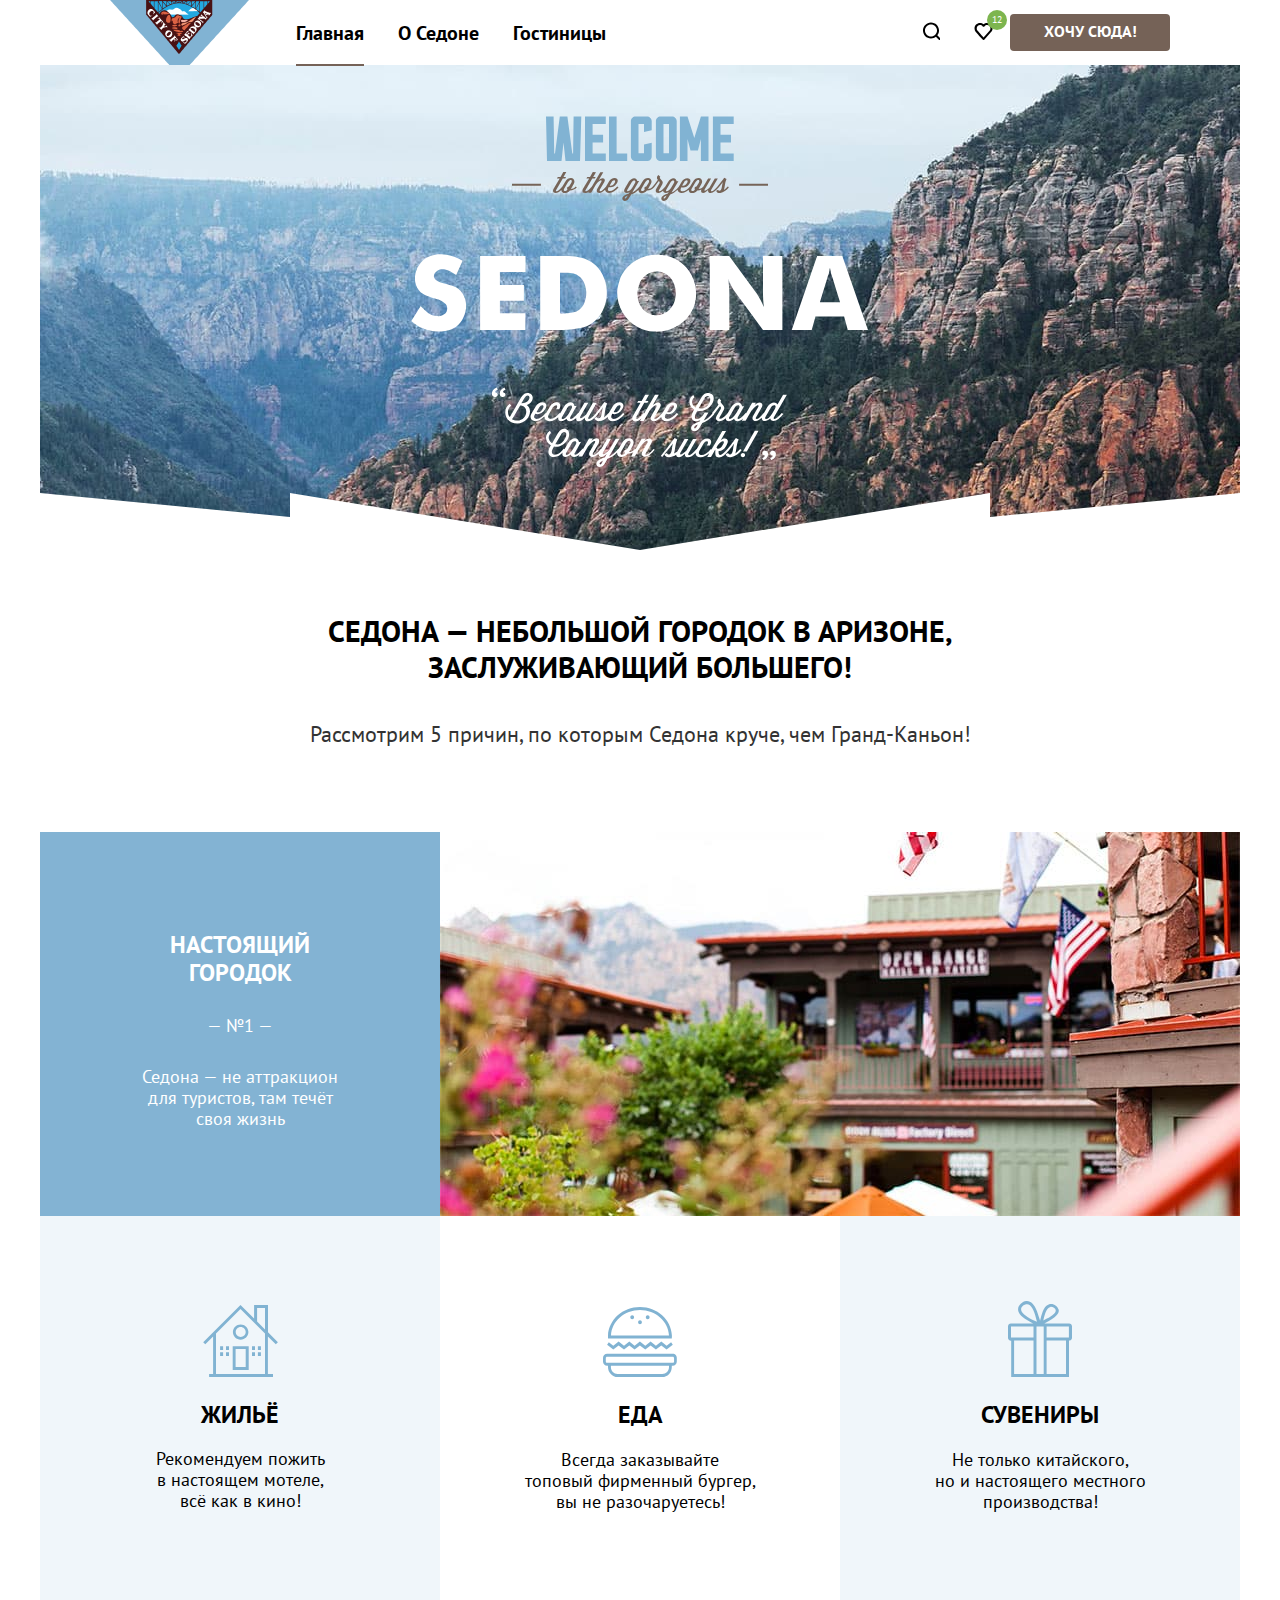
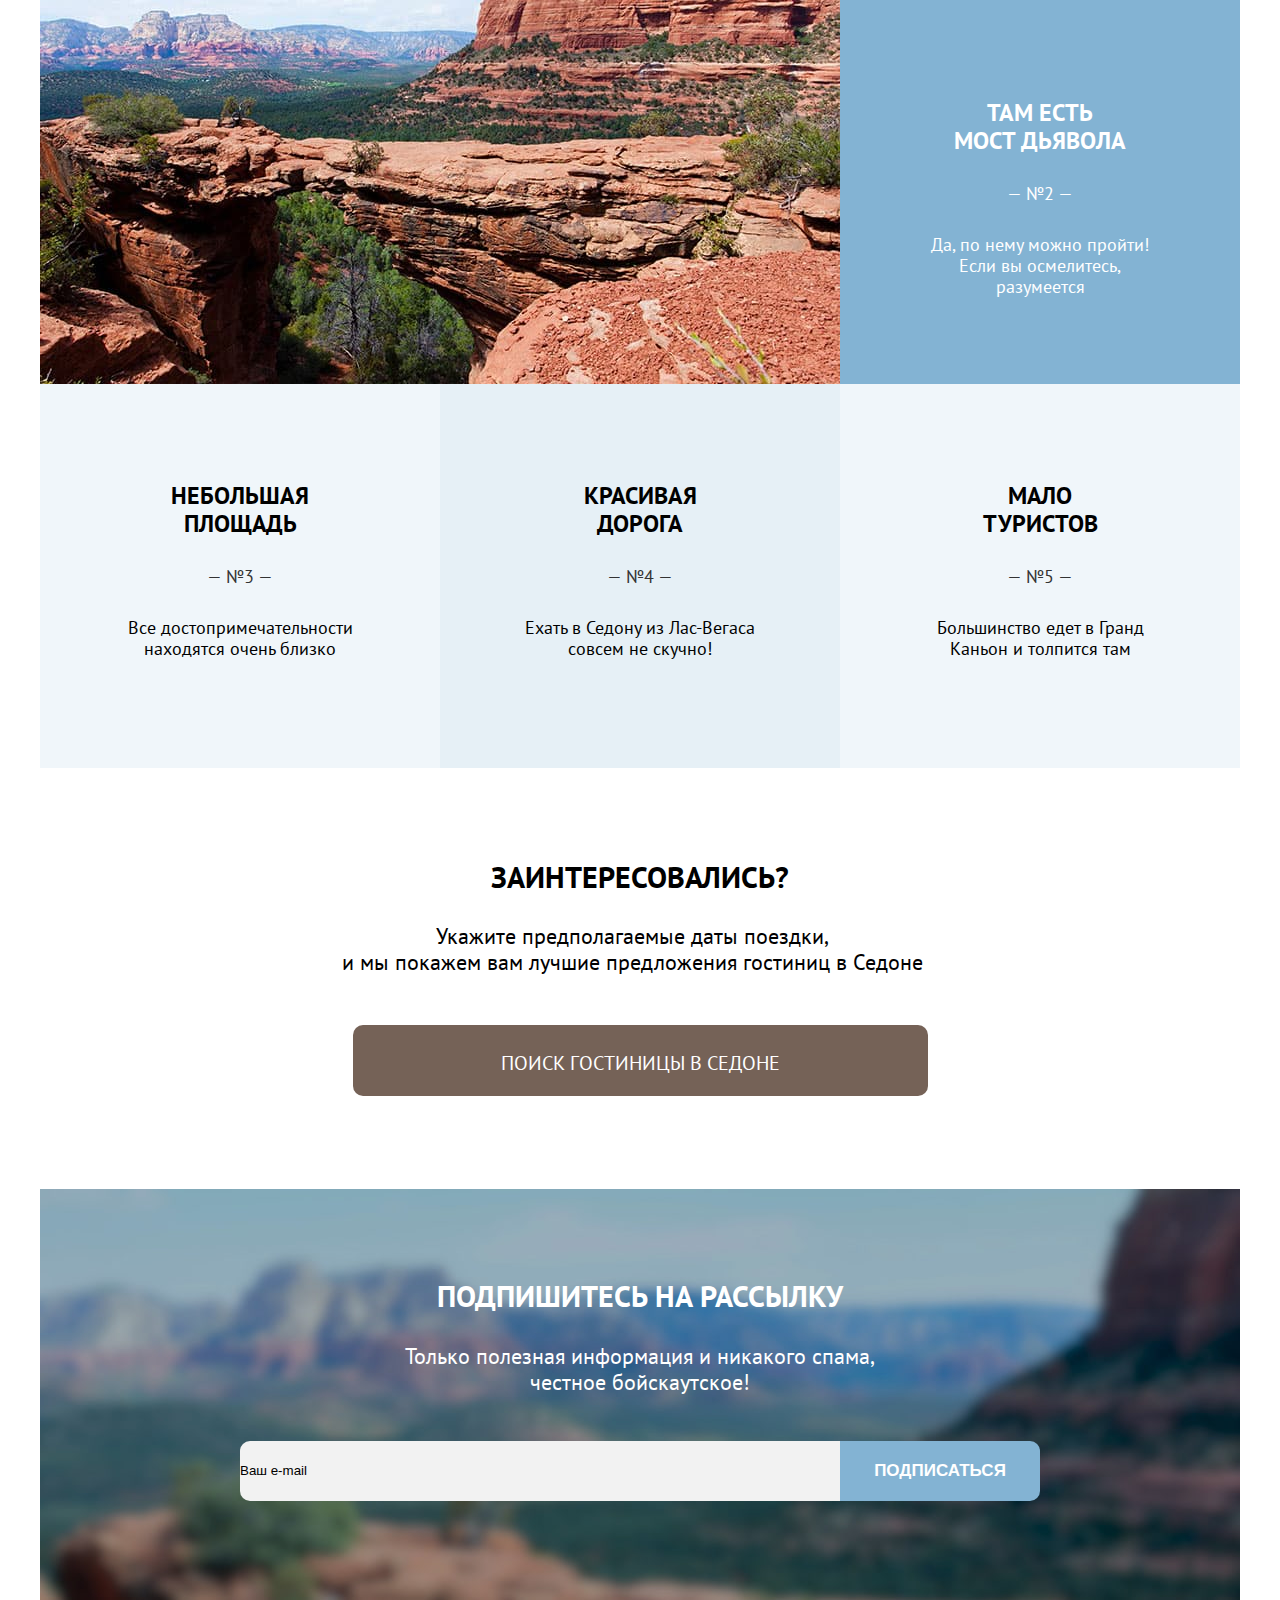
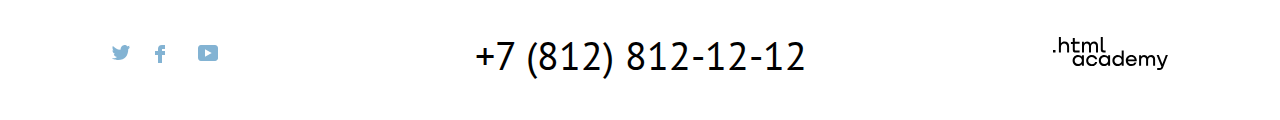
==== commit be90f147: "Merge pull request #12 from yabbaa/master" ====
--- a/index.html
+++ b/index.html
@@ -5,18 +5,17 @@
   <meta charset="utf-8">
   <title>HTML Academy: Седона</title>
   <link rel="stylesheet" href="styles/styles.css">
-  <link rel="icon" href="favicon.ico.svg">
+  <link rel="icon" href="favicon.ico">
+  <link rel="icon" type="image/png" sizes="32x32" href="images/favicon.png">
 </head>
 
 <body>
-  <!---------------------------------------------
-    ---------Ш----А----П----К----А-------------->
   <header class="page-header">
     <nav class="navigation">
-      <a class="navigation-logo" href=""><img src="images/png/logo.png" width="139" height="70" alt="logo-sedona"></a>
+      <a class="navigation-logo" href="#"><img src="images/logo.png" width="139" height="70" alt="logo-sedona"></a>
       <ul class="navigation-list">
         <li class="navigation-item underline">
-          <a class="navigation-link navigation-link-hover underline-link" href="about.html">
+          <a class="navigation-link navigation-link-hover underline-link" href="#">
             Главная
           </a>
         </li>
@@ -39,8 +38,8 @@
       <ul class="navigation-list navigation-user">
         <li class="navigation-item">
           <a class="navigation-link navigation-link-visually" href="#">
-            <svg class="navigation-icon" aria-hidden="true" focusable="false" width="18" height="18" fill="currentColor"
-              xmlns="http://www.w3.org/2000/svg">
+            <svg class="navigation-icon" role="img" aria-label="#" aria-hidden="true" focusable="false" width="18"
+              height="18" fill="currentColor" xmlns="http://www.w3.org/2000/svg">
               <path
                 d="m19.026 17.05-3.71-3.7c1.002-1.3 1.704-3 1.704-4.9 0-4.4-3.61-8-8.023-8C4.585.45.975 4.15.975 8.55c0 4.4 3.61 8 8.022 8 1.805 0 3.51-.6 4.914-1.7l3.71 3.7 1.405-1.5Zm-10.029-2.5c-3.309 0-6.017-2.7-6.017-6s2.708-6 6.017-6c3.31 0 6.017 2.7 6.017 6s-2.707 6-6.017 6Z" />
             </svg>
@@ -52,8 +51,8 @@
         <li class="navigation-item position-like">
           <div class="like"><span class="number-like">12</span></div>
           <a class="navigation-link navigation-link-visually" href="#">
-            <svg class="navigation-icon" aria-hidden="true" focusable="false" width="19" height="17" fill="currentColor"
-              xmlns="http://www.w3.org/2000/svg">
+            <svg class="navigation-icon" role="img" aria-label="#" aria-hidden="true" focusable="false" width="19"
+              height="17" fill="currentColor" xmlns="http://www.w3.org/2000/svg">
               <path
                 d="M9.444 17c-.301 0-.602-.1-.802-.4-5.416-6.1-6.72-7.5-7.02-7.9C.92 7.8.519 6.6.519 5.4c0-3 2.406-5.4 5.515-5.4 1.304 0 2.507.5 3.51 1.3C10.547.5 11.851 0 13.054 0c3.008 0 5.516 2.4 5.516 5.4 0 1.3-.502 2.5-1.304 3.4l-7.02 7.9c-.2.2-.401.3-.802.3ZM3.427 7.5c.3.4 3.51 4 6.117 6.9l6.218-7c.501-.5.702-1.2.702-2 0-1.8-1.505-3.3-3.31-3.3-1.002 0-2.005.5-2.707 1.3-.301.3-.602.4-.903.4-.3 0-.602-.2-.802-.4-.702-.8-1.705-1.3-2.708-1.3-1.805 0-3.31 1.5-3.31 3.3-.1.9.302 1.6.703 2.1-.1 0-.1 0 0 0Z" />
             </svg>
@@ -62,7 +61,7 @@
             </span>
           </a>
         </li>
-        <li class="navigation-item sss">
+        <li class="navigation-item">
           <a class="navigation-link navigation-link-visually navigation-link-button" href="#">
             Хочу сюда!
           </a>
@@ -70,9 +69,6 @@
       </ul>
     </nav>
   </header>
-
-  <!----------------------------------------------
------------------------------------------------->
 
   <main class="main-container main-index">
     <div class="page-container-gallery"></div>
@@ -98,12 +94,12 @@
             своя жизнь
           </p>
         </div>
-        <img class="foto-1" src="images/jpg/photo-1.jpg" width="800" height="384" alt="photo-gallery">
+        <img class="foto-1" src="images/photo-1.jpg" width="800" height="384" alt="photo-gallery">
       </div>
 
       <ul class="services-block block-2">
         <li class="recommendation background-recomendation recommendation-list hotel">
-          <img class="rec-logo" src="images/svg/icon-home.svg" width="75" height="72" alt="жильё">
+          <img class="rec-logo" src="images/icon-home.svg" width="75" height="72" alt="жильё">
           <h3 class="description-services housing">Жильё</h3>
           <p class="recommendation-text recommendation-housing">
             Рекомендуем пожить
@@ -112,25 +108,25 @@
           </p>
         </li>
         <li class="recommendation recommendation-list nutrition">
-          <img class="rec-logo" src="images/svg/icon-hotdog.svg" width="74" height="70" alt="еда">
+          <img class="rec-logo logo-meal" src="images/icon-hotdog.svg" width="74" height="70" alt="еда">
           <h3 class="description-services meal">Еда</h3>
           <p class="recommendation-text recommendation-meal">
-            Всегда заказывайте
+            Всегда заказывайте <br>
             топовый фирменный бургер, вы не разочаруетесь!
           </p>
         </li>
         <li class="recommendation background-recomendation recommendation-list production">
-          <img class="rec-logo" src="images/svg/icon-surpraze.svg" width="64" height="76" alt="сувениры">
+          <img class="rec-logo logo-gift" src="images/icon-surpraze.svg" width="64" height="76" alt="сувениры">
           <h3 class="description-services souvenir">Сувениры</h3>
           <p class="recommendation-text recommendation-national-production">
-            Не только китайского,
+            Не только китайского,<br>
             но и настоящего местного производства!
           </p>
         </li>
       </ul>
 
       <div class="services-block block-3">
-        <img src="images/jpg/photo-2.jpg" width="800" height="384" alt="photo-gallery">
+        <img src="images/photo-2.jpg" width="800" height="384" alt="photo-gallery">
         <div class="title-container">
           <h2 class="advantages-title">
             Там есть <br>
@@ -146,7 +142,7 @@
       <ul class="services-block block-4">
         <li class="journey recommendation-list">
           <h3 class="description description-services">
-            Небольшая
+            Небольшая<br>
             площадь
           </h3>
           <p class="number number-info">— №3 —</p>
@@ -157,7 +153,7 @@
         </li>
         <li class="journey journey-background recommendation-list">
           <h3 class="description description-services">
-            Красивая
+            Красивая<br>
             дорога
           </h3>
           <p class="number number-info">— №4 —</p>
@@ -167,7 +163,7 @@
         </li>
         <li class="journey recommendation-list">
           <h3 class="description description-services">
-            Мало
+            Мало<br>
             туристов
           </h3>
           <p class="number number-info">— №5 —</p>
@@ -197,12 +193,12 @@
           Подпишитесь на рассылку
         </h2>
         <p class="email-info">
-          Только полезная информация и никакого спама,
+          Только полезная информация и никакого спама,<br>
           честное бойскаутское!
         </p>
         <div class="email-page-submit">
           <input class="email-page-button-submit" type="email" value="Ваш e-mail">
-          <button class="email-page-button" type="submit">
+          <button class="email-page-button" type="button">
             подписаться
           </button>
         </div>
@@ -211,14 +207,12 @@
   </main>
 
 
-  <!----------------------------------------------------------------------------
-  ------------------------------------FOOTER------------------------------------>
   <footer>
     <div class="page-footer-container">
       <div class="page-network">
         <a class="page-network-link" href="https://twitter.com">
-          <svg class="page-network-twitter fotter-page-network" aria-hidden="true" focusable="false" width="18"
-            height="15" fill="currentColor" xmlns="http://www.w3.org/2000/svg">
+          <svg class="page-network-twitter fotter-page-network" role="img" aria-label="icon" aria-hidden="true"
+            focusable="false" width="18" height="15" fill="currentColor" xmlns="http://www.w3.org/2000/svg">
             <path
               d="M11.6.2c1.8-.5 3.2.3 3.8 1.2.7-.2 1.4-.5 2.1-.7 0 .9-.6 1.5-.9 1.8.7.1 1.4-.6 1.4-.6-.2 1-1.1 1.8-1.7 2C16.1 10.7 13 15.1 5.7 15h-.5c-.4 0-4.4-.5-5.2-1.9 2.4.2 4.1-.4 5-1.2-1-.3-2.9-.4-3.2-2.9.4.1.6.2 1.3.1C1.8 8.3.4 7.5.5 5.3c.3.3 1.1.5 1.4.5C1.1 5.6-.2 2.5.9.9c1.9 1.9 4 3.6 7.6 3.8C8.7 2.3 9.7.8 11.6.2Z" />
           </svg>
@@ -228,8 +222,8 @@
           </span>
         </a>
         <a class="page-network-link" href="https://www.facebook.com">
-          <svg class="page-network-facebook fotter-page-network" aria-hidden="true" focusable="false" width="10"
-            height="18" fill="currentColor" xmlns="http://www.w3.org/2000/svg">
+          <svg class="page-network-facebook fotter-page-network" role="img" aria-label="icon" aria-hidden="true"
+            focusable="false" width="10" height="18" fill="currentColor" xmlns="http://www.w3.org/2000/svg">
             <path d="M7 0a4 4 0 0 0-4 4v2H0v4h3v8h4v-8h3V6H7V4h3V0H7Z" />
           </svg>
           <span class="visually-hidden">
@@ -237,8 +231,8 @@
           </span>
         </a>
         <a class="page-network-link" href="https://www.youtube.com">
-          <svg class="page-network-youtube fotter-page-network" aria-hidden="true" focusable="false" width="20"
-            height="16" fill="currentColor" xmlns="http://www.w3.org/2000/svg">
+          <svg class="page-network-youtube fotter-page-network" role="img" aria-label="icon" aria-hidden="true"
+            focusable="false" width="20" height="16" fill="currentColor" xmlns="http://www.w3.org/2000/svg">
             <path
               d="M17 0H2.9C1.2 0 0 1.5 0 3.2v9.5C0 14.5 1.2 16 2.9 16h14.3c1.5 0 2.9-1.5 2.9-3.2V3.2C19.9 1.5 18.7 0 17 0ZM7 11.8V4.2L13.7 8 7 11.8Z" />
           </svg>
@@ -253,8 +247,8 @@
 
       <div class="footer-network-htmlacademy">
         <a href="https://htmlacademy.ru">
-          <svg class="footer-logo-htmlacademy" aria-hidden="true" focusable="false" width="115" height="34"
-            fill="currentColor" xmlns="http://www.w3.org/2000/svg">
+          <svg class="footer-logo-htmlacademy" role="img" aria-label="icon" aria-hidden="true" focusable="false"
+            width="115" height="34" fill="currentColor" xmlns="http://www.w3.org/2000/svg">
             <path
               d="M0 12.9v2.6h2.5v-2.6H0Zm11.6-8.4c-1.6 0-2.8.7-3.6 1.7h-.1V0h-2v15.5h2v-5.3c0-2.1 1.3-3.6 3.3-3.6 1.8 0 2.9 1.4 2.9 3.2v5.7h2V9.4c.1-3-1.8-4.9-4.5-4.9Zm15 .3h-4.8V1.1h-2v3.8h-1.9v2h1.9v6c0 1.7 1 2.7 2.7 2.7h4.1v-2h-3.7c-.7 0-1.1-.4-1.1-1.1V6.8h4.8v-2Zm14.5-.2c-1.6 0-2.9.8-3.5 2.1h-.1c-.6-1.2-1.8-2.1-3.4-2.1-1.4 0-2.5.8-3.1 1.8h-.1V4.8H29v10.6h2V10c0-2 1-3.5 2.6-3.5 1.5 0 2.4 1 2.4 2.6v6.3h2V9.8c0-2.4 1.4-3.3 2.6-3.3 1.5 0 2.4 1 2.4 2.6v6.3h2V8.9c.1-2.5-1.4-4.3-3.9-4.3Zm6.7 8.1c0 1.7 1 2.7 2.8 2.7h2v-2h-1.7c-.7 0-1.1-.4-1.1-1.1V0h-2v12.7Zm-18.9 7c-.9-1.1-2.2-1.8-3.9-1.8-3.1 0-5.4 2.3-5.4 5.6s2.3 5.6 5.4 5.6c1.8 0 3-.8 3.8-1.9h.1v1.6h2V18.2h-2v1.5Zm-3.6 7.4c-2.2 0-3.6-1.6-3.6-3.6s1.4-3.6 3.6-3.6 3.6 1.6 3.6 3.6c0 1.9-1.4 3.6-3.6 3.6ZM44.2 22c-.5-2.4-2.6-4.1-5.4-4.1-3.4 0-5.6 2.5-5.6 5.6 0 3.1 2.2 5.6 5.6 5.6 2.8 0 4.9-1.8 5.4-4.2h-2.1c-.4 1.3-1.7 2.3-3.3 2.3-2.2 0-3.6-1.6-3.6-3.6s1.4-3.6 3.6-3.6c1.6 0 2.8 1 3.3 2.2h2.1V22Zm10.9-2.3c-.9-1.1-2.2-1.8-3.9-1.8-3.1 0-5.4 2.3-5.4 5.6s2.3 5.6 5.4 5.6c1.8 0 3-.8 3.8-1.9h.1v1.6h2V18.2h-2v1.5Zm-3.6 7.4c-2.2 0-3.6-1.6-3.6-3.6s1.4-3.6 3.6-3.6 3.6 1.6 3.6 3.6c0 1.9-1.5 3.6-3.6 3.6Zm17.2-7.3c-.9-1.1-2.2-1.9-3.9-1.9-3.1 0-5.4 2.3-5.4 5.6s2.2 5.6 5.4 5.6c1.7 0 3-.8 3.8-1.8h.1v1.5h2V13.4h-2v6.4Zm-3.6 7.3c-2.2 0-3.6-1.6-3.6-3.6s1.4-3.6 3.6-3.6 3.6 1.6 3.6 3.6c-.1 2-1.5 3.6-3.6 3.6Zm13.2-9.2c-3.3 0-5.5 2.5-5.5 5.6 0 3 2.1 5.6 5.5 5.6 2.5 0 4.5-1.3 5.2-3.6h-2.1c-.5 1-1.6 1.6-3 1.6-1.9 0-3.3-1.3-3.4-2.9h8.8c.2-3.6-2-6.3-5.5-6.3Zm0 1.9c1.7 0 3 1 3.3 2.6h-6.5c.3-1.5 1.5-2.6 3.2-2.6Zm19.9-1.9c-1.6 0-2.9.8-3.6 2h-.1c-.6-1.2-1.8-2-3.4-2-1.4 0-2.5.7-3.1 1.8v-1.5h-1.9v10.6h2v-5.4c0-2 1-3.4 2.6-3.5 1.5 0 2.4 1 2.4 2.6v6.3h2v-5.6c0-2.4 1.4-3.3 2.6-3.3 1.5 0 2.4 1 2.4 2.6v6.3h2v-6.5c.1-2.6-1.4-4.4-3.9-4.4Zm11.2 9.1-3.6-8.9h-2.2l4.8 11.6c-.3.9-.7 1.2-1.7 1.2h-2.5v2h2.5c1.8 0 2.8-.8 3.5-2.6l4.7-12.2h-2.1l-3.4 8.9Z" />
           </svg>
--- a/styles/styles.css
+++ b/styles/styles.css
@@ -38,7 +38,7 @@
 .main-container {
 	flex-grow: 1;
 }
-/*-------------начало index.html------------*/
+
 .visually-hidden {
 	position: absolute;
 	width: 1px;
@@ -86,7 +86,7 @@
 	border-bottom: 2px solid #756257;
 	width: 68px;
 	position: absolute;
-	margin: 50px 0 0 -68px;
+	margin: 44px 0 0 -68px;
 }
 
 .navigation-item:active {
@@ -150,18 +150,16 @@
 	font-weight: bold;
 	text-align: left;
 	text-decoration: none;
-	padding: 20px 19px;
+	padding: 20px 17px;
 	display: block;
-	justify-content: center;
 }
 
 .navigation-link-button {
 	margin-top: 14px;
 	background-color: #756257;
 	border-radius: 4px;
-	width: 160px;
-	height: 25px;
-	padding: 9px 15px 8px;
+	width: 130px;
+	padding: 7px 15px 8px;
 	text-align: center;
 	text-transform: uppercase;
 	color: #ffffff;
@@ -174,10 +172,10 @@
 	width: 1200px;
 	height: 485px;
 	margin: 0 auto;
-	background-image: url("../images/svg/welcome.svg"), url("../images/svg/divider.svg"),
-		url("../images/jpg/gallery.jpg");
+	background-image: url("../images/welcome.svg"), url("../images/divider.svg"), url("../images/gallery.jpg");
 	background-repeat: no-repeat;
-	background-position: center, 0 100%;
+	background-position: 50% 38%, 0 100%;
+	margin-top: -11px;
 }
 
 .title-glass {
@@ -186,6 +184,9 @@
 	padding: 0;
 	min-height: 280px;
 	justify-content: center;
+	width: 1200px;
+	margin-left: auto;
+	margin-right: auto;
 }
 
 .logo-item {
@@ -223,7 +224,7 @@
 	color: #ffffff;
 	margin: 0;
 	padding: 0;
-	margin-top: 97px;
+	margin-top: 99px;
 }
 
 .advantages-item-under {
@@ -255,13 +256,36 @@
 	margin-top: 89px;
 }
 
+.logo-meal {
+	margin-top: 91px;
+}
+
+.logo-gift {
+	margin-top: 85px;
+}
+
 .description-services {
 	color: #000000;
 	text-transform: uppercase;
 	font-size: 24px;
 	line-height: 28px;
 	text-align: center;
-	margin-top: 23px;
+	margin: 0;
+}
+
+.housing {
+	margin-bottom: 19px;
+	margin-top: 24px;
+}
+
+.meal {
+	margin-bottom: 0;
+	margin-top: 24px;
+}
+
+.souvenir {
+	margin-bottom: 20px;
+	margin-top: 24px;
 }
 
 .number {
@@ -270,7 +294,7 @@
 	text-align: center;
 	color: #ffffff;
 	margin: 0;
-	margin-top: 30px;
+	margin-top: 28px;
 }
 
 .number-info {
@@ -293,6 +317,11 @@
 	line-height: 21px;
 	text-align: center;
 	margin: 20px 75px 79px;
+}
+
+.recommendation-housing {
+	width: 180px;
+	margin: 0 auto;
 }
 
 .journey {
@@ -313,7 +342,7 @@
 }
 
 .advantages-description {
-	margin: 30px 75px 108px;
+	margin-top: 30px;
 }
 
 .search-for-hotels {
@@ -339,7 +368,7 @@
 	font-size: 22px;
 	line-height: 26px;
 	text-align: center;
-	margin: 29px 240px 0;
+	margin: 28px 327px 4px 311px;
 }
 
 .search-hotel {
@@ -347,7 +376,7 @@
 	background-color: #756257;
 	border-radius: 10px;
 	width: 575px;
-	margin-top: 56px;
+	margin-top: 46px;
 	margin-bottom: 93px;
 }
 
@@ -360,7 +389,7 @@
 	display: block;
 	margin: 0 auto;
 	box-sizing: border-box;
-	padding-top: 15px;
+	padding-top: 20px;
 	padding-bottom: 15px;
 }
 
@@ -376,7 +405,7 @@
 }
 
 .email {
-	background-image: url("../images/jpg/background.jpg");
+	background-image: url("../images/background.jpg");
 	background-repeat: no-repeat;
 	height: 411px;
 	display: flex;
@@ -388,7 +417,7 @@
 
 .email-page {
 	padding: 0;
-	margin-top: 94px;
+	margin-top: 64px;
 }
 
 .email-title {
@@ -416,7 +445,7 @@
 	display: block;
 	padding: 0;
 	margin: 0;
-	margin-top: 46px;
+	margin-top: 24px;
 	width: 600px;
 	height: 60px;
 	background-color: #f2f2f2;
@@ -439,19 +468,19 @@
 
 .email-page-button {
 	display: block;
-	padding: 0;
-	margin: 0;
-	margin-top: 46px;
+	margin: 0;
+	margin-top: 24px;
 	width: 200px;
-	height: 60px;
 	background-color: #83b3d3;
 	border-radius: 0px 10px 10px 0px;
 	border: none;
-	font-size: 20px;
+	font-size: 17px;
 	line-height: 26px;
 	text-align: center;
+	font-weight: 700;
 	color: #ffffff;
 	cursor: pointer;
+	text-transform: uppercase;
 }
 
 .email-page-button:hover {
@@ -483,15 +512,13 @@
 	flex-wrap: wrap;
 	width: 198px;
 	margin-right: 130px;
-	padding: 35px 0;
+	padding: 30px 0;
 	margin-left: 52px;
 }
 
 .page-network-link {
 	list-style-type: none;
-	width: 56px;
-	height: 44px;
-	margin-right: 8px;
+	width: 43px;
 }
 
 .fotter-page-network:hover {
@@ -525,8 +552,8 @@
 	line-height: 40px;
 	text-align: center;
 	text-decoration: none;
-	width: 500px;
-	padding-top: 40px;
+	width: 441px;
+	padding-top: 35px;
 }
 
 .footer-contacts-address-phone:hover {
@@ -548,8 +575,8 @@
 .footer-network-htmlacademy {
 	max-width: 130px;
 	margin-left: auto;
-	padding-right: 75px;
-	padding-top: 42px;
+	padding-right: 72px;
+	padding-top: 37px;
 }
 
 .footer-logo-htmlacademy {
@@ -572,19 +599,17 @@
 	fill: #756257;
 	outline: none;
 }
-/*-------------конец index.html------------*/
-
-/*--------начало catalog.html----------*/
 
 .inner-header {
 	color: #ffffff;
 	width: 1200px;
 	height: 408px;
-	background-image: url("../images/jpg/catalog-background.jpg");
+	background-image: url("../images/catalog-background.jpg");
 	background-repeat: no-repeat;
 	display: flex;
 	flex-direction: column;
 	flex-wrap: wrap;
+	margin-top: -11px;
 }
 
 .inner-catalog-title {
@@ -606,8 +631,8 @@
 	flex-wrap: wrap;
 	padding: 0;
 	margin: 0;
-	margin-top: 8px;
-	margin-left: 61px;
+	margin-top: 2px;
+	margin-left: 64px;
 }
 
 .breadcrumbs-item {
@@ -618,6 +643,17 @@
 	text-decoration: none;
 	line-height: 21px;
 	text-align: left;
+	color: #ffffff;
+}
+
+.breadcrumbs-item:not(:nth-child(2n)):hover {
+	opacity: 0.6;
+}
+
+.breadcrumbs-link:not(:nth-child(2n)):focus {
+	border: 3px solid #83b3d3;
+	border-radius: 4px;
+	outline: none;
 }
 
 .inner-form {
@@ -626,8 +662,21 @@
 }
 
 .infrastructure-page {
-	margin-top: 50px;
-	margin-left: 71px;
+	margin-top: 44px;
+	margin-left: 72px;
+}
+
+.pool-list {
+	font-size: 18px;
+	margin-left: 15px;
+}
+
+.infrastructure-page-typelife {
+	margin-left: 67px;
+}
+
+.inner-checkbox-hotel {
+	margin-left: 14px;
 }
 
 .inner-config-form {
@@ -642,15 +691,11 @@
 	display: flex;
 	flex-direction: column;
 	margin: 0;
-	padding: 0;
 	margin-top: 30px;
 }
 
 .inner-checkbox-box {
-	padding: 0;
-	margin: 0;
-	justify-content: start;
-	margin-bottom: 16px;
+	margin-bottom: 12px;
 }
 
 .inner-checkbox {
@@ -664,6 +709,71 @@
 	font-weight: 700;
 	font-size: 20px;
 	line-height: 26px;
+	margin-top: 44px;
+	margin-left: 4px;
+}
+
+.inner-range {
+	display: flex;
+	flex-direction: column;
+}
+
+.from-befor-box {
+	display: flex;
+}
+
+.from-befor {
+	font-family: "PT Sans" sans-serif;
+	font-size: 18px;
+	line-height: 23px;
+	color: #ffffff;
+	padding-top: 12px;
+	margin-top: 35px;
+}
+
+.from-befor-page {
+	display: flex;
+	justify-content: space-around;
+	border: 2px solid #ffffff;
+	box-sizing: border-box;
+	border-radius: 4px 0 0 4px;
+	width: 144px;
+	height: 48px;
+	margin-left: 4px;
+}
+
+.from-befor-number .from-befor-text {
+	display: block;
+	margin-top: 14px;
+}
+
+.from-befor-text {
+	opacity: 0.3;
+}
+
+.from-befor-number {
+	margin-right: 30px;
+}
+
+.from-befor-list {
+	display: flex;
+	justify-content: space-around;
+	border: 2px solid #ffffff;
+	box-sizing: border-box;
+	border-radius: 0 4px 4px 0;
+	width: 144px;
+	height: 48px;
+}
+
+.scroll-box {
+	width: 287px;
+	height: 20px;
+	margin-top: 20px;
+	background-image: url("..//images/rectangle-1.svg"), url("..//images/rectangle.svg"), url("..//images/line-5.svg"),
+		url("..//images/line-4.svg");
+	background-repeat: no-repeat;
+	background-position: 0, 81%, 0%, 0%;
+	margin-left: 4px;
 }
 
 .inner-buttons {
@@ -671,7 +781,8 @@
 	flex-direction: column;
 	justify-content: end;
 	margin-right: 72px;
-	width: 160px;
+	width: 500px;
+	padding-bottom: 7px;
 }
 
 .inner-buttons-yes {
@@ -681,17 +792,51 @@
 	text-transform: uppercase;
 	line-height: 21px;
 	text-align: center;
-	padding: 20px 30px;
+	height: 48px;
+	border: none;
+	cursor: pointer;
+}
+
+.inner-buttons-yes:active {
+	opacity: 0.3;
+}
+
+.inner-buttons-yes:hover {
+	background: #68a2ca;
+	border-radius: 4px;
+}
+
+.inner-buttons-yes:focus {
+	border: #ffffff solid 2px;
+	border-radius: 4px;
+	outline: auto;
 }
 
 .inner-buttons-reset {
 	background-color: rgba(255, 255, 255, 0);
 	border-radius: 4px;
 	color: #ffffff;
-	font-size: 18px;
+	font-size: 17px;
 	line-height: 23px;
 	text-align: center;
-	padding: 20px 30px;
+	height: 48px;
+	border: none;
+	cursor: pointer;
+	padding-top: 15px;
+	padding-right: 9px;
+}
+
+.inner-buttons-reset:hover {
+	opacity: 0.6;
+}
+
+.inner-buttons-reset:active {
+	opacity: 0.3;
+}
+
+.inner-buttons-reset:focus {
+	border: #83b3d3 solid 2px;
+	outline: #83b3d3;
 }
 
 .select-control {
@@ -703,9 +848,31 @@
 
 .ategory-prices {
 	box-sizing: border-box;
-	width: 287px;
+	width: 286px;
 	height: 48px;
-	margin-top: 25px;
+	margin-top: 45px;
+	margin-left: 100px;
+	cursor: pointer;
+}
+
+.ategory-prices:hover {
+	border: 2px solid #83b3d3;
+	box-sizing: border-box;
+	border-radius: 4px;
+}
+
+.ategory-prices:focus {
+	border: 2px solid #83b3d3;
+	box-sizing: border-box;
+	border-radius: 4px;
+	outline: #83b3d3;
+}
+
+.ategory-prices:active {
+	opacity: 0.3;
+	border: 2px solid #e6e6e6;
+	box-sizing: border-box;
+	border-radius: 4px;
 }
 
 .search-result-title {
@@ -713,19 +880,47 @@
 	font-size: 30px;
 	line-height: 39px;
 	text-align: left;
+	padding-top: 23px;
+	width: 400px;
 }
 
 .list-view {
 	list-style-type: none;
 	display: flex;
+	width: 170px;
+}
+
+.view:first-child {
+	border: 2px solid #000000;
 }
 
 .view {
-	border: #df1212 solid 2px;
+	border-radius: 4px;
 	width: 22px;
 	height: 18px;
-}
-/*-----------начало карт----------------------*/
+	padding: 13px;
+	border: 2px solid #e6e6e6;
+	cursor: pointer;
+	margin-top: 28px;
+	margin-left: 8px;
+}
+
+.view-link {
+}
+
+.view-slide {
+	color: #000000;
+}
+
+.view:hover {
+	border: 2px solid #83b3d3;
+	border-radius: 4px;
+}
+
+.view:active {
+	border: 2px solid #000000;
+	border-radius: 4px;
+}
 
 .product-list {
 	list-style-type: none;
@@ -742,21 +937,45 @@
 	flex-direction: column;
 	padding: 20px;
 	margin-bottom: 0;
+	margin-top: 33px;
+}
+
+.product-card-lastcard {
+	margin: 0;
+	padding-top: 0;
+	margin-top: 12px;
 }
 
 .product-card-link {
 	text-decoration: none;
 	color: #000000;
+}
+
+.product-card-image:hover {
+	opacity: 0.6;
+}
+
+.product-card-link:focus {
+	border: 2px solid #83b3d3;
+	outline: none;
+}
+
+.product-card-image:active {
+	opacity: 0.3;
+	border: none;
 }
 
 .product-card-title {
 	font-size: 24px;
 	line-height: 31px;
 	text-align: left;
+	margin: 0;
+	margin-top: 10px;
 }
 
 .product-card-hotel-span {
 	display: flex;
+	margin-top: 16px;
 }
 
 .product-card-hotel {
@@ -764,7 +983,7 @@
 }
 
 .product-card-price {
-	margin: 0 auto;
+	margin-right: 64px;
 }
 
 .product-card-price-hotel {
@@ -792,23 +1011,66 @@
 .card-button {
 	background-color: #756257;
 	border-radius: 4px;
-	padding: 5px 20px;
+	padding: 8px 23px;
+}
+
+.card-button:hover {
+	background: #615048;
+	border-radius: 4px;
+}
+
+.card-button:active {
+	opacity: 0.3;
+	border: none;
+}
+
+.card-button:focus {
+	border: 2px solid #83b3d3;
+	background: #615048;
+	box-sizing: border-box;
+	border-radius: 4px;
+	outline: none;
 }
 
 .card-button1 {
 	background-color: #83b3d3;
 	border-radius: 4px;
-	padding: 5px 20px;
+	padding: 7px 21px;
+}
+
+.card-button1:hover {
+	background: #68a2ca;
+}
+
+.card-button1:active {
+	opacity: 0.3;
+	border: none;
+}
+
+.card-button1:focus {
+	border: 2px solid #756257;
+	box-sizing: border-box;
+	border-radius: 4px;
+	outline: none;
 }
 
 .card-button-green {
 	background-color: #7db54f;
 }
 
+.card-button-green:hover {
+	background: #6c9e42;
+}
+
+.card-button-green:active {
+	opacity: 0.3;
+	border: none;
+}
+
 .product-card-rating {
 	background-color: #f2f2f2;
 	border-radius: 4px;
-	padding: 5px 30px;
+	padding: 8px 33px;
 	text-transform: uppercase;
 	line-height: 21px;
 	text-align: center;
@@ -821,24 +1083,25 @@
 }
 
 .imeg-star2 {
-	background-image: url("../images/svg/star.svg");
-	background-repeat: repeat-x;
-	width: 35px;
+	background-image: url("../images/star.svg");
+	background-repeat: space;
+	width: 43px;
+	margin-top: 10px;
 }
 
 .imeg-star3 {
-	background-image: url("../images/svg/star.svg");
-	background-repeat: repeat-x;
-	width: 54px;
+	background-image: url("../images/star.svg");
+	background-repeat: space;
+	width: 68px;
+	margin-top: 10px;
 }
 
 .imeg-star4 {
-	background-image: url("../images/svg/star.svg");
-	background-repeat: repeat-x;
-	width: 71px;
-}
-
-/*------------конец карт---------------------------*/
+	background-image: url("../images/star.svg");
+	background-repeat: space;
+	width: 89px;
+	margin-top: 10px;
+}
 
 .indicator-fon {
 	padding: 0;
@@ -852,11 +1115,13 @@
 	width: 620px;
 	height: 60px;
 	background-position: center;
-	margin: 30px 290px;
+	margin: 23px 290px;
 	color: #ffffff;
 	font-size: 20px;
 	line-height: 26px;
 	text-transform: uppercase;
+	cursor: pointer;
+	margin-bottom: 13px;
 }
 
 .indicator-fon2 {
@@ -868,7 +1133,7 @@
 	display: flex;
 	width: 1056px;
 	padding: 0;
-	margin: 30px 72px 0;
+	margin: 23px 72px 0;
 	height: 55px;
 }
 
@@ -890,10 +1155,6 @@
 
 .pagination-item:not(:first-child) {
 	background-color: #83b3d3;
-}
-
-.pagination-current {
-	background-color: #f2f2f2;
 }
 
 .pagination-link {
@@ -912,6 +1173,13 @@
 	padding: 11px;
 }
 
+.pagination-current {
+	background-color: #f2f2f2;
+	color: #000000;
+	border-radius: 4px;
+	cursor: pointer;
+}
+
 .pagination-glass {
 	display: flex;
 }
@@ -920,13 +1188,14 @@
 	font-size: 18px;
 	line-height: 23px;
 	text-align: left;
-	margin: 12px 0;
+	margin: 15px 0;
 }
 
 .pagination-number {
 	width: 160px;
 	margin-left: 51px;
 	border: #e6e6e6 solid 1px;
+	border-radius: 4px;
 }
 
 .section-footer {
@@ -942,6 +1211,7 @@
 	line-height: 36px;
 	text-align: center;
 	text-transform: uppercase;
+	margin-top: 0;
 }
 
 .section-footer-text {
@@ -957,3 +1227,7 @@
 	line-height: 26px;
 	text-align: center;
 }
+
+.page-catalog-footer {
+	margin-top: 5px;
+}
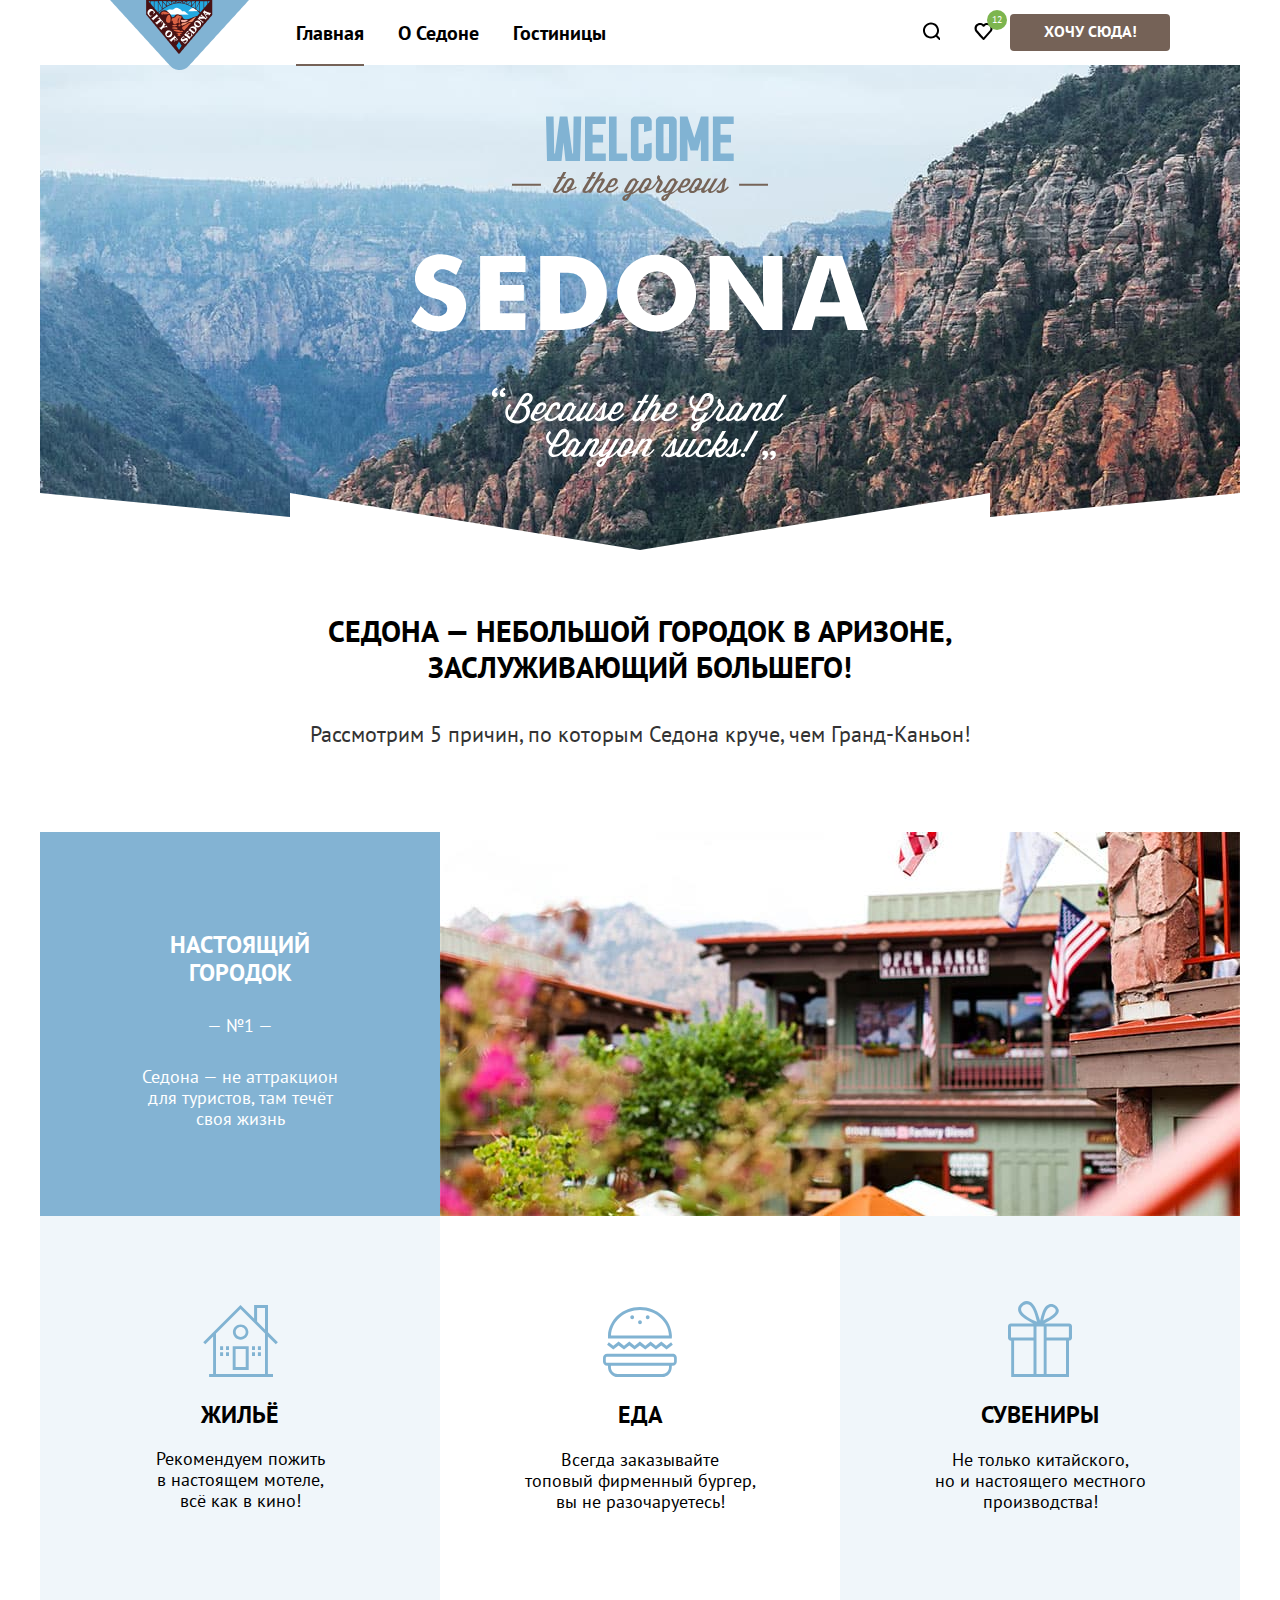
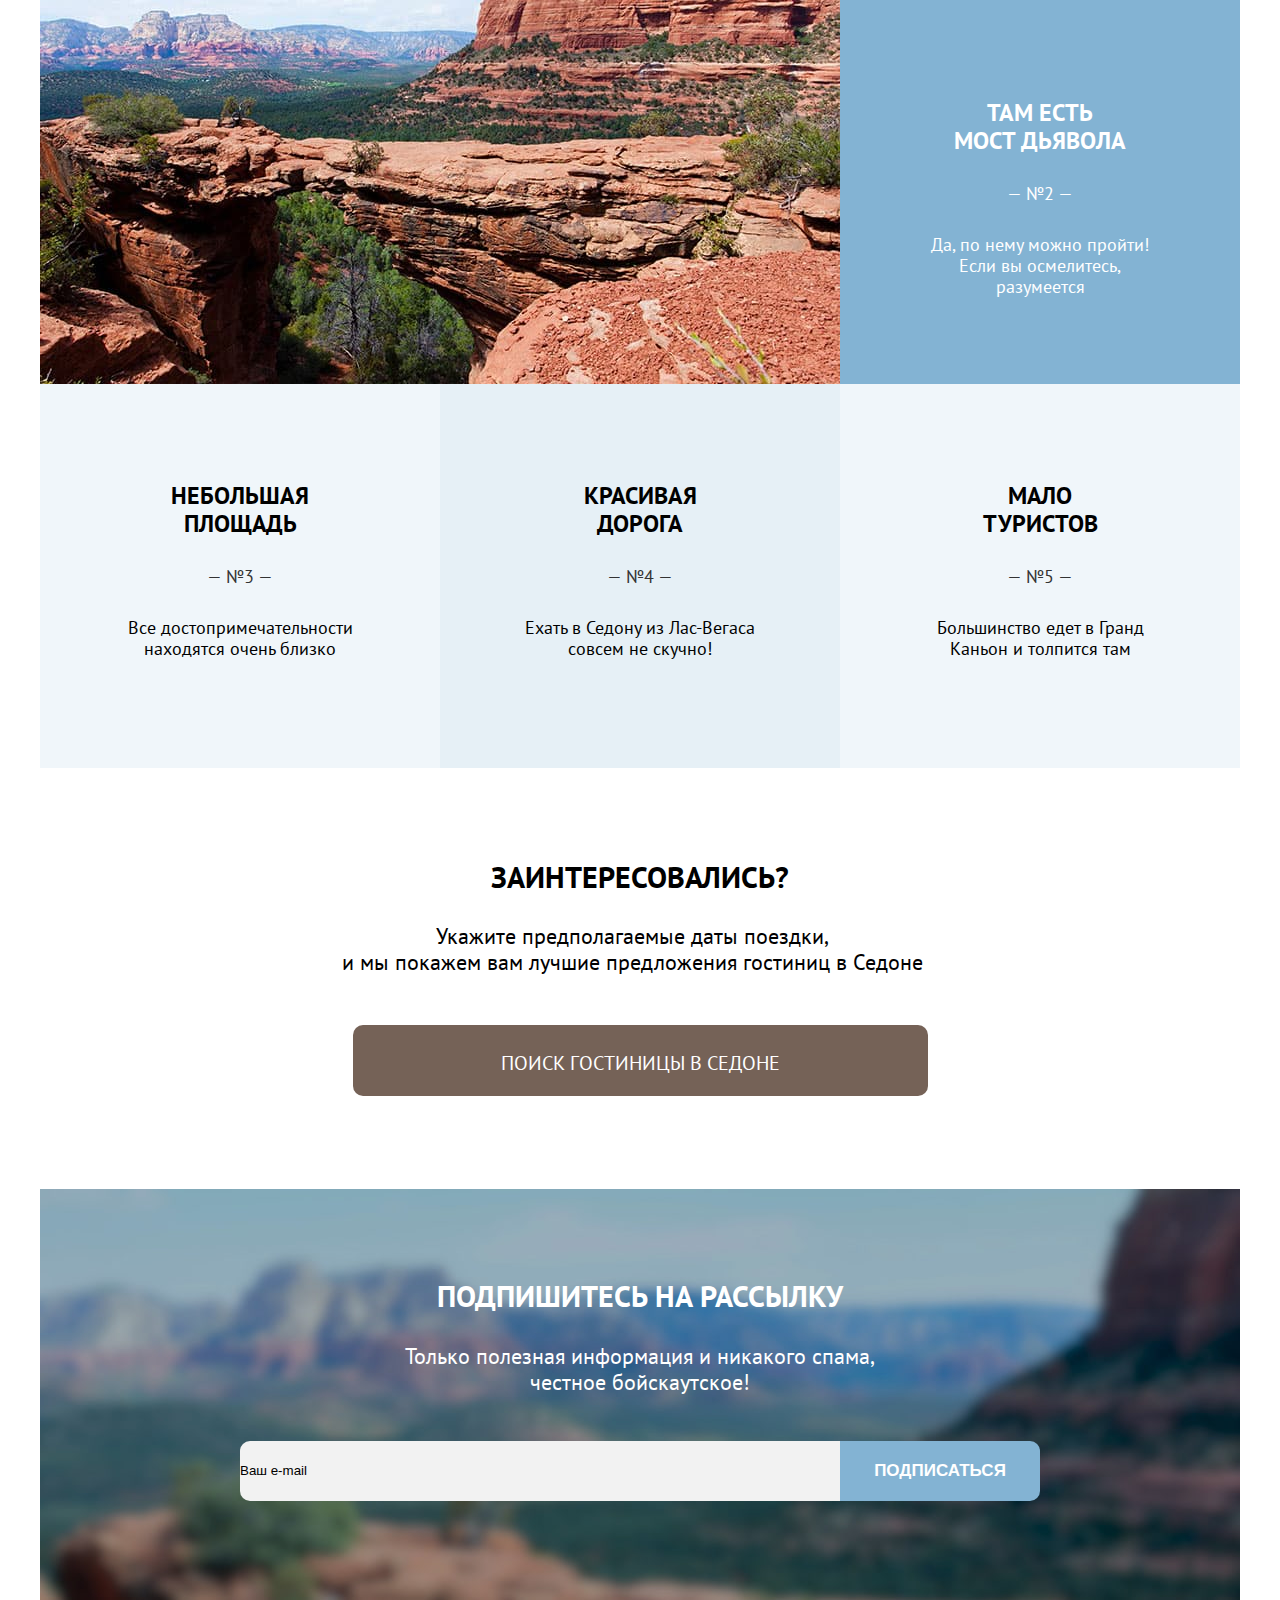
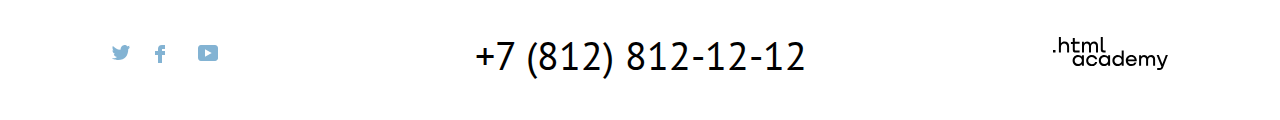
==== commit de2eaab2: "Merge pull request #14 from yabbaa/master" ====
--- a/index.html
+++ b/index.html
@@ -12,7 +12,7 @@
 <body>
   <header class="page-header">
     <nav class="navigation">
-      <a class="navigation-logo" href="#"><img src="images/logo.png" width="139" height="70" alt="logo-sedona"></a>
+      <a class="navigation-logo" href="logo"><img src="images/logo.png" width="139" height="70" alt="logo-sedona."></a>
       <ul class="navigation-list">
         <li class="navigation-item underline">
           <a class="navigation-link navigation-link-hover underline-link" href="#">
@@ -38,7 +38,7 @@
       <ul class="navigation-list navigation-user">
         <li class="navigation-item">
           <a class="navigation-link navigation-link-visually" href="#">
-            <svg class="navigation-icon" role="img" aria-label="#" aria-hidden="true" focusable="false" width="18"
+            <svg class="navigation-icon" role="img" aria-label="search." aria-hidden="true" focusable="false" width="18"
               height="18" fill="currentColor" xmlns="http://www.w3.org/2000/svg">
               <path
                 d="m19.026 17.05-3.71-3.7c1.002-1.3 1.704-3 1.704-4.9 0-4.4-3.61-8-8.023-8C4.585.45.975 4.15.975 8.55c0 4.4 3.61 8 8.022 8 1.805 0 3.51-.6 4.914-1.7l3.71 3.7 1.405-1.5Zm-10.029-2.5c-3.309 0-6.017-2.7-6.017-6s2.708-6 6.017-6c3.31 0 6.017 2.7 6.017 6s-2.707 6-6.017 6Z" />
@@ -51,7 +51,7 @@
         <li class="navigation-item position-like">
           <div class="like"><span class="number-like">12</span></div>
           <a class="navigation-link navigation-link-visually" href="#">
-            <svg class="navigation-icon" role="img" aria-label="#" aria-hidden="true" focusable="false" width="19"
+            <svg class="navigation-icon" role="img" aria-label="basket." aria-hidden="true" focusable="false" width="19"
               height="17" fill="currentColor" xmlns="http://www.w3.org/2000/svg">
               <path
                 d="M9.444 17c-.301 0-.602-.1-.802-.4-5.416-6.1-6.72-7.5-7.02-7.9C.92 7.8.519 6.6.519 5.4c0-3 2.406-5.4 5.515-5.4 1.304 0 2.507.5 3.51 1.3C10.547.5 11.851 0 13.054 0c3.008 0 5.516 2.4 5.516 5.4 0 1.3-.502 2.5-1.304 3.4l-7.02 7.9c-.2.2-.401.3-.802.3ZM3.427 7.5c.3.4 3.51 4 6.117 6.9l6.218-7c.501-.5.702-1.2.702-2 0-1.8-1.505-3.3-3.31-3.3-1.002 0-2.005.5-2.707 1.3-.301.3-.602.4-.903.4-.3 0-.602-.2-.802-.4-.702-.8-1.705-1.3-2.708-1.3-1.805 0-3.31 1.5-3.31 3.3-.1.9.302 1.6.703 2.1-.1 0-.1 0 0 0Z" />
@@ -94,12 +94,12 @@
             своя жизнь
           </p>
         </div>
-        <img class="foto-1" src="images/photo-1.jpg" width="800" height="384" alt="photo-gallery">
+        <img class="foto-1" src="images/photo-1.jpg" width="800" height="384" alt="photo-gallery.">
       </div>
 
       <ul class="services-block block-2">
         <li class="recommendation background-recomendation recommendation-list hotel">
-          <img class="rec-logo" src="images/icon-home.svg" width="75" height="72" alt="жильё">
+          <img class="rec-logo" src="images/icon-home.svg" width="75" height="72" alt="жильё.">
           <h3 class="description-services housing">Жильё</h3>
           <p class="recommendation-text recommendation-housing">
             Рекомендуем пожить
@@ -108,7 +108,7 @@
           </p>
         </li>
         <li class="recommendation recommendation-list nutrition">
-          <img class="rec-logo logo-meal" src="images/icon-hotdog.svg" width="74" height="70" alt="еда">
+          <img class="rec-logo logo-meal" src="images/icon-hotdog.svg" width="74" height="70" alt="еда.">
           <h3 class="description-services meal">Еда</h3>
           <p class="recommendation-text recommendation-meal">
             Всегда заказывайте <br>
@@ -116,7 +116,7 @@
           </p>
         </li>
         <li class="recommendation background-recomendation recommendation-list production">
-          <img class="rec-logo logo-gift" src="images/icon-surpraze.svg" width="64" height="76" alt="сувениры">
+          <img class="rec-logo logo-gift" src="images/icon-surpraze.svg" width="64" height="76" alt="сувениры.">
           <h3 class="description-services souvenir">Сувениры</h3>
           <p class="recommendation-text recommendation-national-production">
             Не только китайского,<br>
@@ -126,7 +126,7 @@
       </ul>
 
       <div class="services-block block-3">
-        <img src="images/photo-2.jpg" width="800" height="384" alt="photo-gallery">
+        <img src="images/photo-2.jpg" width="800" height="384" alt="photo-gallery.">
         <div class="title-container">
           <h2 class="advantages-title">
             Там есть <br>
@@ -211,7 +211,7 @@
     <div class="page-footer-container">
       <div class="page-network">
         <a class="page-network-link" href="https://twitter.com">
-          <svg class="page-network-twitter fotter-page-network" role="img" aria-label="icon" aria-hidden="true"
+          <svg class="page-network-twitter fotter-page-network" role="img" aria-label="icon." aria-hidden="true"
             focusable="false" width="18" height="15" fill="currentColor" xmlns="http://www.w3.org/2000/svg">
             <path
               d="M11.6.2c1.8-.5 3.2.3 3.8 1.2.7-.2 1.4-.5 2.1-.7 0 .9-.6 1.5-.9 1.8.7.1 1.4-.6 1.4-.6-.2 1-1.1 1.8-1.7 2C16.1 10.7 13 15.1 5.7 15h-.5c-.4 0-4.4-.5-5.2-1.9 2.4.2 4.1-.4 5-1.2-1-.3-2.9-.4-3.2-2.9.4.1.6.2 1.3.1C1.8 8.3.4 7.5.5 5.3c.3.3 1.1.5 1.4.5C1.1 5.6-.2 2.5.9.9c1.9 1.9 4 3.6 7.6 3.8C8.7 2.3 9.7.8 11.6.2Z" />
@@ -231,7 +231,7 @@
           </span>
         </a>
         <a class="page-network-link" href="https://www.youtube.com">
-          <svg class="page-network-youtube fotter-page-network" role="img" aria-label="icon" aria-hidden="true"
+          <svg class="page-network-youtube fotter-page-network" role="img" aria-label="icon." aria-hidden="true"
             focusable="false" width="20" height="16" fill="currentColor" xmlns="http://www.w3.org/2000/svg">
             <path
               d="M17 0H2.9C1.2 0 0 1.5 0 3.2v9.5C0 14.5 1.2 16 2.9 16h14.3c1.5 0 2.9-1.5 2.9-3.2V3.2C19.9 1.5 18.7 0 17 0ZM7 11.8V4.2L13.7 8 7 11.8Z" />
@@ -247,7 +247,7 @@
 
       <div class="footer-network-htmlacademy">
         <a href="https://htmlacademy.ru">
-          <svg class="footer-logo-htmlacademy" role="img" aria-label="icon" aria-hidden="true" focusable="false"
+          <svg class="footer-logo-htmlacademy" role="img" aria-label="icon." aria-hidden="true" focusable="false"
             width="115" height="34" fill="currentColor" xmlns="http://www.w3.org/2000/svg">
             <path
               d="M0 12.9v2.6h2.5v-2.6H0Zm11.6-8.4c-1.6 0-2.8.7-3.6 1.7h-.1V0h-2v15.5h2v-5.3c0-2.1 1.3-3.6 3.3-3.6 1.8 0 2.9 1.4 2.9 3.2v5.7h2V9.4c.1-3-1.8-4.9-4.5-4.9Zm15 .3h-4.8V1.1h-2v3.8h-1.9v2h1.9v6c0 1.7 1 2.7 2.7 2.7h4.1v-2h-3.7c-.7 0-1.1-.4-1.1-1.1V6.8h4.8v-2Zm14.5-.2c-1.6 0-2.9.8-3.5 2.1h-.1c-.6-1.2-1.8-2.1-3.4-2.1-1.4 0-2.5.8-3.1 1.8h-.1V4.8H29v10.6h2V10c0-2 1-3.5 2.6-3.5 1.5 0 2.4 1 2.4 2.6v6.3h2V9.8c0-2.4 1.4-3.3 2.6-3.3 1.5 0 2.4 1 2.4 2.6v6.3h2V8.9c.1-2.5-1.4-4.3-3.9-4.3Zm6.7 8.1c0 1.7 1 2.7 2.8 2.7h2v-2h-1.7c-.7 0-1.1-.4-1.1-1.1V0h-2v12.7Zm-18.9 7c-.9-1.1-2.2-1.8-3.9-1.8-3.1 0-5.4 2.3-5.4 5.6s2.3 5.6 5.4 5.6c1.8 0 3-.8 3.8-1.9h.1v1.6h2V18.2h-2v1.5Zm-3.6 7.4c-2.2 0-3.6-1.6-3.6-3.6s1.4-3.6 3.6-3.6 3.6 1.6 3.6 3.6c0 1.9-1.4 3.6-3.6 3.6ZM44.2 22c-.5-2.4-2.6-4.1-5.4-4.1-3.4 0-5.6 2.5-5.6 5.6 0 3.1 2.2 5.6 5.6 5.6 2.8 0 4.9-1.8 5.4-4.2h-2.1c-.4 1.3-1.7 2.3-3.3 2.3-2.2 0-3.6-1.6-3.6-3.6s1.4-3.6 3.6-3.6c1.6 0 2.8 1 3.3 2.2h2.1V22Zm10.9-2.3c-.9-1.1-2.2-1.8-3.9-1.8-3.1 0-5.4 2.3-5.4 5.6s2.3 5.6 5.4 5.6c1.8 0 3-.8 3.8-1.9h.1v1.6h2V18.2h-2v1.5Zm-3.6 7.4c-2.2 0-3.6-1.6-3.6-3.6s1.4-3.6 3.6-3.6 3.6 1.6 3.6 3.6c0 1.9-1.5 3.6-3.6 3.6Zm17.2-7.3c-.9-1.1-2.2-1.9-3.9-1.9-3.1 0-5.4 2.3-5.4 5.6s2.2 5.6 5.4 5.6c1.7 0 3-.8 3.8-1.8h.1v1.5h2V13.4h-2v6.4Zm-3.6 7.3c-2.2 0-3.6-1.6-3.6-3.6s1.4-3.6 3.6-3.6 3.6 1.6 3.6 3.6c-.1 2-1.5 3.6-3.6 3.6Zm13.2-9.2c-3.3 0-5.5 2.5-5.5 5.6 0 3 2.1 5.6 5.5 5.6 2.5 0 4.5-1.3 5.2-3.6h-2.1c-.5 1-1.6 1.6-3 1.6-1.9 0-3.3-1.3-3.4-2.9h8.8c.2-3.6-2-6.3-5.5-6.3Zm0 1.9c1.7 0 3 1 3.3 2.6h-6.5c.3-1.5 1.5-2.6 3.2-2.6Zm19.9-1.9c-1.6 0-2.9.8-3.6 2h-.1c-.6-1.2-1.8-2-3.4-2-1.4 0-2.5.7-3.1 1.8v-1.5h-1.9v10.6h2v-5.4c0-2 1-3.4 2.6-3.5 1.5 0 2.4 1 2.4 2.6v6.3h2v-5.6c0-2.4 1.4-3.3 2.6-3.3 1.5 0 2.4 1 2.4 2.6v6.3h2v-6.5c.1-2.6-1.4-4.4-3.9-4.4Zm11.2 9.1-3.6-8.9h-2.2l4.8 11.6c-.3.9-.7 1.2-1.7 1.2h-2.5v2h2.5c1.8 0 2.8-.8 3.5-2.6l4.7-12.2h-2.1l-3.4 8.9Z" />
--- a/styles/styles.css
+++ b/styles/styles.css
@@ -59,6 +59,7 @@
 .navigation-logo {
 	width: 139px;
 	margin-right: 30px;
+	z-index: 1;
 }
 
 .navigation-list {
@@ -103,8 +104,8 @@
 }
 
 .navigation-link:focus {
-	border: 3px solid #83b3d3;
-	outline: none;
+	outline: 3px solid #83b3d3;
+	border: none;
 }
 
 .position-like {
@@ -238,6 +239,7 @@
 	padding: 0;
 	list-style-type: none;
 	justify-content: center;
+	width: 1200px;
 }
 
 .title-container {
@@ -329,7 +331,7 @@
 	flex-wrap: wrap;
 	flex-direction: column;
 	width: 400px;
-	height: 384px;
+	/*height: 384px;*/
 	background: rgba(131, 179, 211, 0.12);
 }
 
@@ -561,10 +563,9 @@
 }
 
 .footer-contacts-address-phone:focus {
-	border: 3px solid #83b3d3;
+	outline: 3px solid #83b3d3;
 	box-sizing: border-box;
 	border-radius: 10px;
-	outline: none;
 }
 
 .footer-contacts-address-phone:active {
@@ -651,9 +652,8 @@
 }
 
 .breadcrumbs-link:not(:nth-child(2n)):focus {
-	border: 3px solid #83b3d3;
-	border-radius: 4px;
-	outline: none;
+	outline: 3px solid #83b3d3;
+	border-radius: 4px;
 }
 
 .inner-form {
@@ -956,8 +956,7 @@
 }
 
 .product-card-link:focus {
-	border: 2px solid #83b3d3;
-	outline: none;
+	outline: 2px solid #83b3d3;
 }
 
 .product-card-image:active {
@@ -1025,11 +1024,10 @@
 }
 
 .card-button:focus {
-	border: 2px solid #83b3d3;
+	outline: 2px solid #83b3d3;
 	background: #615048;
 	box-sizing: border-box;
 	border-radius: 4px;
-	outline: none;
 }
 
 .card-button1 {
@@ -1048,10 +1046,9 @@
 }
 
 .card-button1:focus {
-	border: 2px solid #756257;
+	outline: 2px solid #756257;
 	box-sizing: border-box;
 	border-radius: 4px;
-	outline: none;
 }
 
 .card-button-green {
